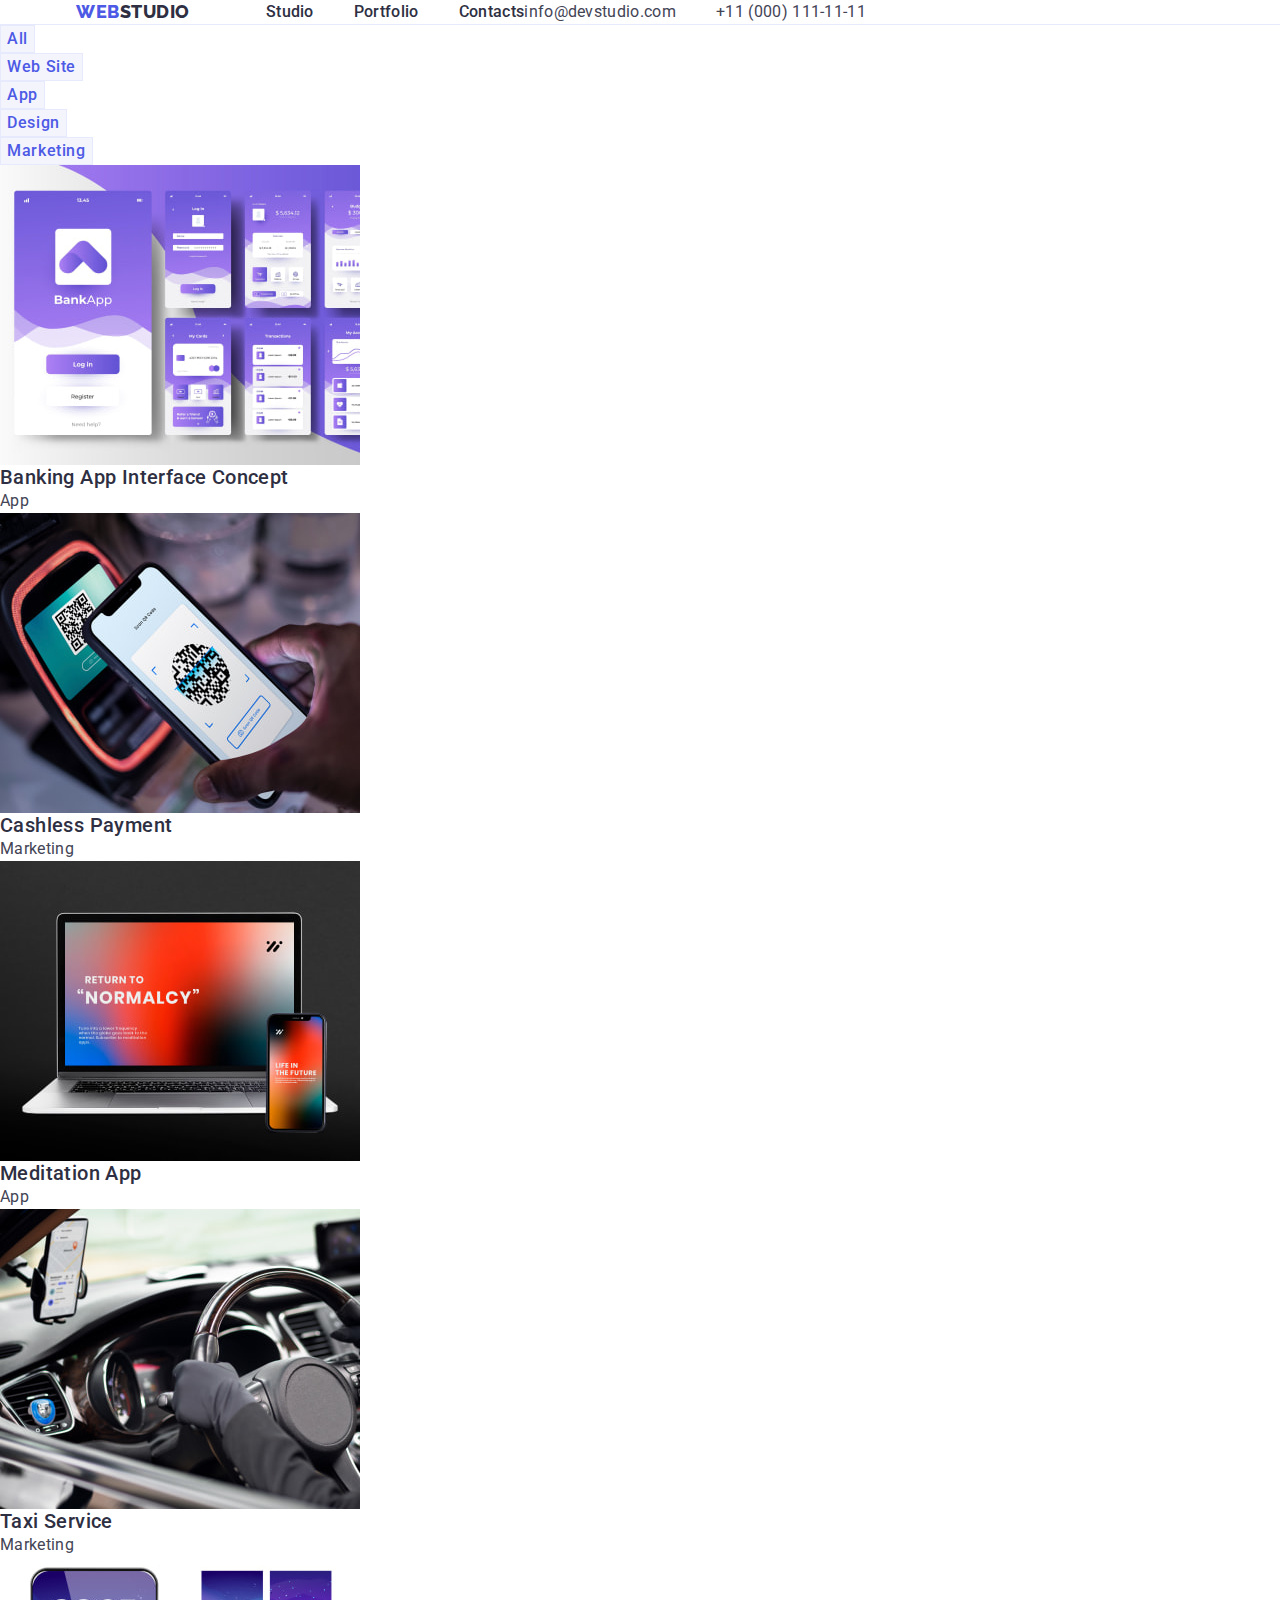
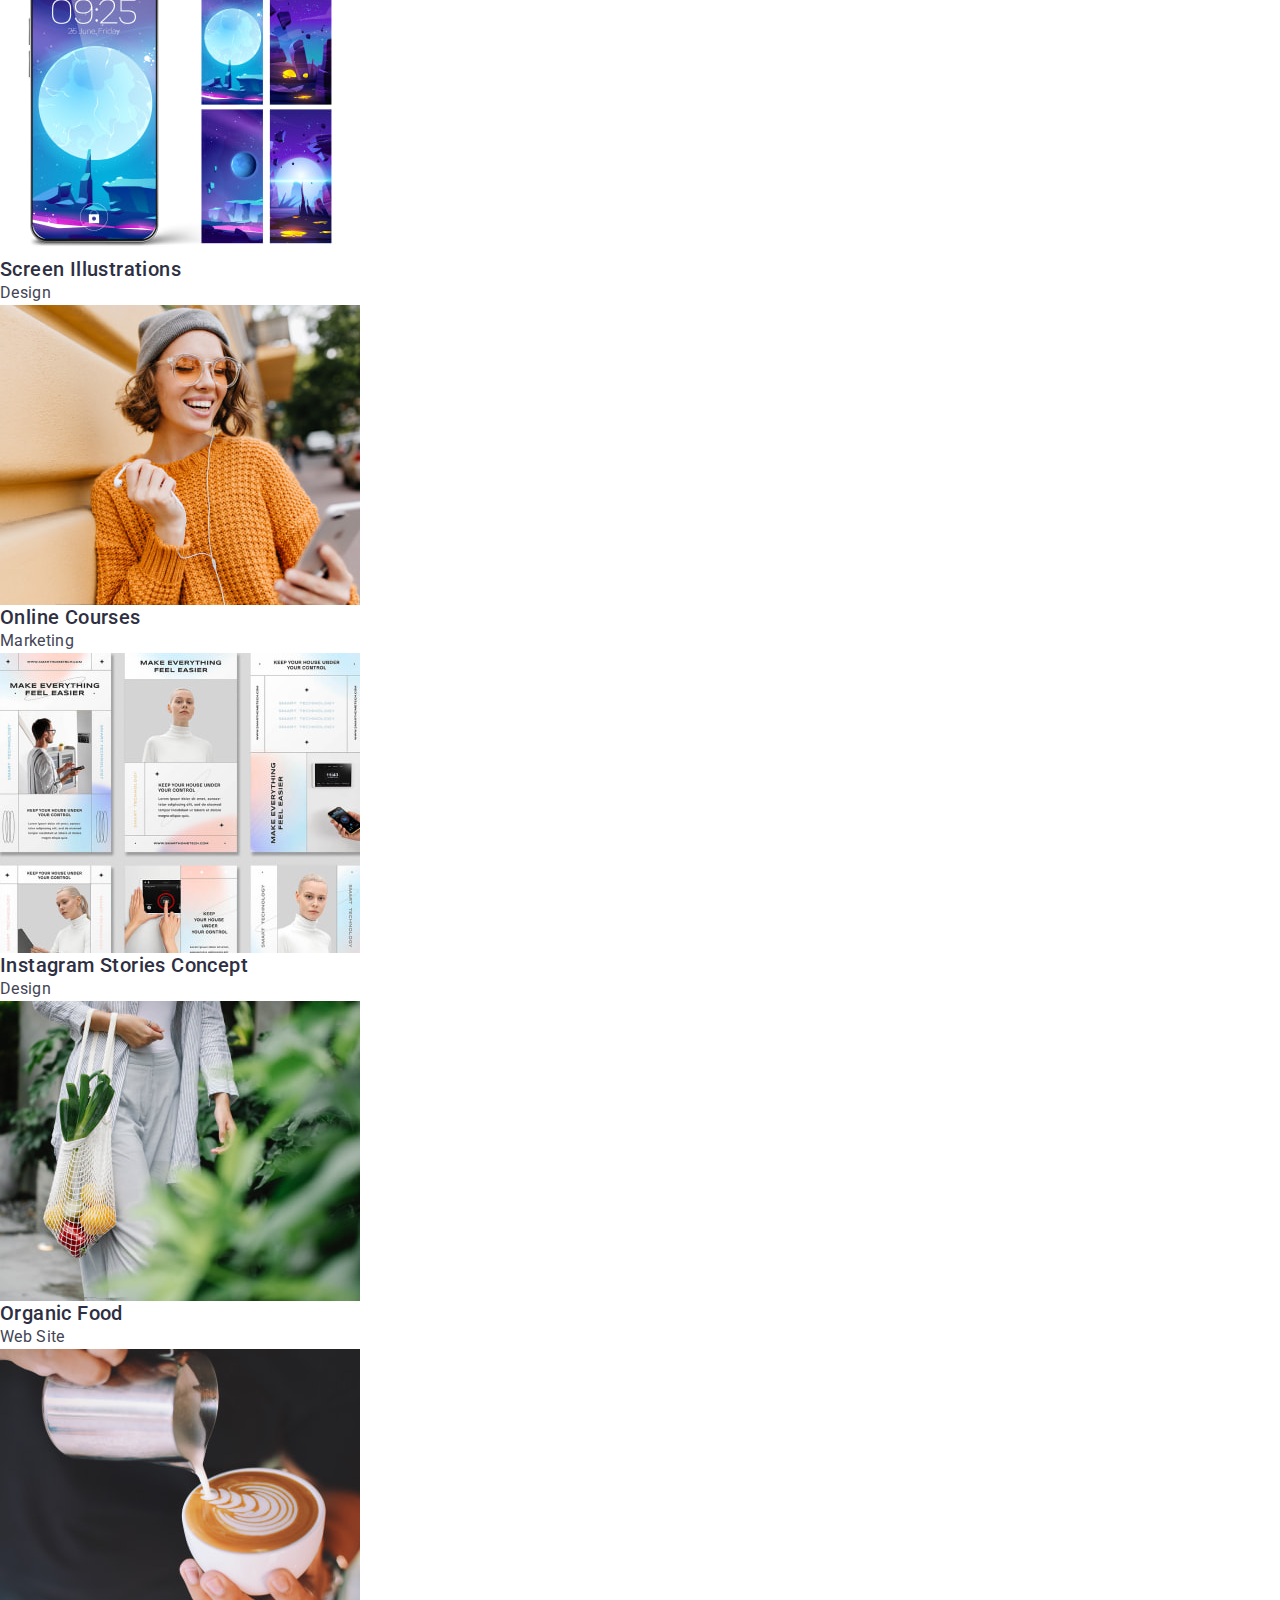
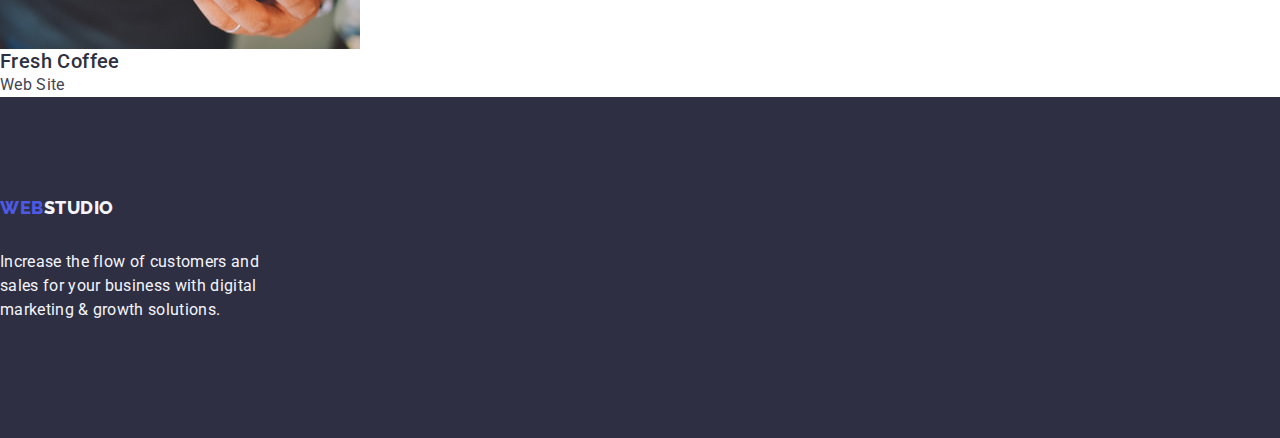
==== portfolio.html @ e1aa96dc "first section" ====
<!DOCTYPE html>
<html lang="en">
  <head>
    <meta charset="UTF-8" />
    <meta http-equiv="X-UA-Compatible" content="IE=edge" />
    <meta name="viewport" content="width=device-width, initial-scale=1.0" />
    <link rel="preconnect" href="https://fonts.googleapis.com" />
    <link rel="preconnect" href="https://fonts.gstatic.com" crossorigin />
    <link rel="stylesheet" href="https://cdn.jsdelivr.net/npm/modern-normalize@2.0.0/modern-normalize.min.css">
    <link
      href="https://fonts.googleapis.com/css2?family=Raleway:wght@800&family=Roboto:wght@400;500;700;900&display=swap"
      rel="stylesheet"
    />
    <link rel="stylesheet" href="./css/styles.css" />
    <title>Студія</title>
  </head>

  <body>
    <header class="page-header">
      <div class="header-container container">
        <nav class="header-nav">
          <a href="./index.html" class="header-logo link">Web<span class="logo">Studio</span></a>
          <ul class="header-link-list list">
            <li>
              <a href="./index.html" class="header-link link">Studio</a>
            </li>
            <li>
              <a href="./portfolio.html" class="header-link link">Portfolio</a>
            </li>
            <li>
              <a href="" class="header-link link">Contacts</a>
            </li>
          </ul>
        </nav>
        <address class="navigation">
          <ul class="address-link list">
            <li>
              <a href="mailto:info@devstudio.com" class="address-link link">info@devstudio.com</a>
            </li>
            <li>
              <a href="tel:+110001111111" class="address-link link">+11 (000) 111-11-11</a>
            </li>
          </ul>
        </address>
      </div>
    </header>

    <main>
      <section>
        <h1 hidden>Portfolio</h1>
        <ul class="over-list list">
          <li><button type="button" class="section-title">All</button></li>
          <li><button type="button" class="section-title">Web Site</button></li>
          <li><button type="button" class="section-title">App</button></li>
          <li><button type="button" class="section-title">Design</button></li>
          <li><button type="button" class="section-title">Marketing</button>
          </li>
        </ul>

        <ul class="over-list list">
          <li>
            <a href="" class="cart-link link">
              <img
                src="./images/portfolio/img-5.jpg"
                alt="Banking App Interface Concept"
                width="360"
              />
              <h2 class="portfolio-title">Banking App Interface Concept</h2>
              <p class="portfolio-pages">App</p>
            </a>
          </li>
          <li>
            <a href="" class="cart-link link">
              <img
                src="./images/portfolio/img-6.jpg"
                alt="Cashless Payment"
                width="360"
              />
              <h2 class="portfolio-title">Cashless Payment</h2>
              <p class="portfolio-pages">Marketing</p>
            </a>
          </li>
          <li>
            <a href="" class="cart-link link">
              <img
                src="./images/portfolio/img-7.jpg"
                alt="Meditation App"
                width="360"
              />
              <h2 class="portfolio-title">Meditation App</h2>
              <p class="portfolio-pages">App</p>
            </a>
          </li>
          <li>
            <a href="" class="cart-link link">
              <img
                src="./images/portfolio/img-8.jpg"
                alt="Taxi Service"
                width="360"
              />
              <h2 class="portfolio-title">Taxi Service</h2>
              <p class="portfolio-pages">Marketing</p>
            </a>
          </li>
          <li>
            <a href="" class="cart-link link">
              <img
                src="./images/portfolio/img-9.jpg"
                alt="Screen Illustrations"
                width="360"
              />
              <h2 class="portfolio-title">Screen Illustrations</h2>
              <p class="portfolio-pages">Design</p>
            </a>
          </li>
          <li>
            <a href="" class="cart-link link">
              <img
                src="./images/portfolio/img-10.jpg"
                alt="Online Courses"
                width="360"
              />
              <h2 class="portfolio-title">Online Courses</h2>
              <p class="portfolio-pages">Marketing</p>
            </a>
          </li>
          <li>
            <a href="" class="cart-link link">
              <img
                src="./images/portfolio/img-11.jpg"
                alt="Instagram Stories Concept"
                width="360"
              />
              <h2 class="portfolio-title">Instagram Stories Concept</h2>
              <p class="portfolio-pages">Design</p>
            </a>
          </li>
          <li>
            <a href="" class="cart-link link">
              <img
                src="./images/portfolio/img-12.jpg"
                alt="Organic Food"
                width="360"
              />
              <h2 class="portfolio-title">Organic Food</h2>
              <p class="portfolio-pages">Web Site</p>
            </a>
          </li>
          <li>
            <a href="" class="cart-link link">
              <img
                src="./images/portfolio/img-13.jpg"
                alt="Fresh Coffee"
                width="360"
              />
              <h2 class="portfolio-title">Fresh Coffee</h2>
              <p class="portfolio-pages">Web Site</p>
            </a>
          </li>
        </ul>
      </section>
    </main>

    <div class="footer-container container"></div>
    <footer class="page-footer">
      <a href="./index.html" class="footer-logo link">Web<span class="logos">Studio</span></a>
      <p class="paragraf">
        Increase the flow of customers and sales for your business with digital
        marketing & growth solutions.
      </p>
    </footer>
    </div>
  </body>
</html>
---- css/styles.css ----
:root {
  --primary-font: "Roboto", sans-serif;
  --logo-font: "Raleway", sans-serif;
  --text-color: #2e2f42;
  --gray-background-color: #f4f4fd;
  --primary-background-color: #fafafa;
  --section-text-color: #434455;
  --primary-blue-color: #4d5ae5;
  --white-color: #ffffff;
  --button-color: #404bbf;
  --logo-color: #2e2f42;
}

*,
*::before,
*::after {
  box-sizing: border-box;
}

body {
  margin: 0;
  color: var(--section-text-color);
  font-family: var(--primary-font);
  background-color: var(--white-color);
}

h1,
h2,
h3,
h4,
h5,
h6,
p {
  margin-top: 0;
  margin-bottom: 0;
}

ul,
ol {
  margin-top: 0;
  margin-bottom: 0;
  padding-left: 0;
}

img {
  display: block;
}

.visually-hidden {
  position: absolute;
  white-space: nowrap;
  width: 1px;
  height: 1px;
  overflow: hidden;
  border: 0;
  padding: 0;
  clip: rect(0 0 0 0);
  -webkit-clip-path: inset(50%);
  clip-path: inset(50%);
  margin: -1px;
}

.container {
  display: flex;
  width: 1158px;
  margin: 0 auto;
  padding: 0 15px;
}

.header-nav {
  display: flex;
  align-items: center;
}

.header-logo {
  color: var(--primary-blue-color);
  font-size: 18px;
  font-family: var(--logo-font);
  text-transform: uppercase;
  font-weight: 800;
  line-height: 1.17;
  letter-spacing: 0.03em;
  margin-right: 76px;
}

.link {
  text-decoration: none;
}

.page-header {
  border-bottom: 1px solid #e7e9fc;
}

.logo {
  color: var(--logo-color);
}


.header-link {
  font-weight: 500;
  line-height: 1.5;
  letter-spacing: 0.02em;
  color: var(--logo-color);
  padding: 24px 0;
}

.header-list {
  color: currentColor;
  text-decoration: none;
  list-style: none;
  font-style: normal;
  line-height: 1.5;
}

.header-link-list {
  font-weight: 500;
  line-height: 1.5;
  letter-spacing: 0.02em;
  color: var(--logo-color);
  display: flex;
  gap: 40px;
}

.header-link:hover,
.header-link:focus {
  color: var(--button-color);
}

.header-list .link,
.address-link {
  text-decoration: none;
}

.header-list.list {
  list-style: none;
}

.list-link.link {
  font-weight: 500;
  font-size: 16px;
  line-height: 1.5;
  letter-spacing: 0.02em;
  color: var(--logo-color);
}

.header-list .link:hover,
.header-list .link:focus {
  color: var(--button-color);
}

.address-link {
  line-height: 1.5;
  letter-spacing: 0.02em;
  color: var(--section-text-color);
  display: flex;
  gap: 40px;
}

.address-link:hover,
.address-link:focus {
  color: var(--button-color);
}

.navigation {
  font-style: normal;
}

.first-section {
  background-color: var(--text-color);
  color: var(--white-color);
  display: block;
  padding: 188px 0;
}

.first-section-text {
  font-size: 56px;
  line-height: 1.07;
  text-align: center;
  letter-spacing: 0.02em;
  display: block;
  min-height: 120px;
  margin: 0 auto 48px;
  max-width: 496px;
}

.first-section-button {
  background-color: var(--primary-blue-color);
  line-height: 1.5;
  color: var(--white-color);
  font-weight: 500;
  font-size: 16px;
  letter-spacing: 0.04em;
  font-family: var(--primary-font);
  cursor: pointer;
  display: block;
  min-width: 169px;
  height: 56px;
  margin: 48px auto 0;
  border: none;
  border-radius: 4px;
  cursor: pointer;
}

.first-section-button:hover,
.first-section-button:focus {
  background-color: var(--button-color);
}

.list {
  list-style: none;
}

.second-section {
  margin: 120px 0;
}

.second-title {
  font-size: 20px;
  text-align: center;
  letter-spacing: 0.02em;
  text-transform: capitalize;
  color: var(--logo-color);
  font-weight: 500;
  line-height: 1.2;
}

.second-section-text {
  color: var(--section-text-color);
  line-height: 1.5;
  letter-spacing: 0.02em;
}

.second-section-list {
  display: flex;
  justify-content: center;
}

.second-list {
  margin: 0 24px;
}

.third-section {
  margin: 120 0;
}

.third-section-list {
  display: flex;
  justify-content: center;
  margin: 120px 0;
}

.third-title {
  font-size: 36px;
  line-height: 1.11;
  text-align: center;
  letter-spacing: 0.02em;
  text-transform: capitalize;
  color: var(--logo-color);
  margin-bottom: 72px;
}

.third-list {
  margin: 0 24px;
}

.fourd {
  background-color: var(--gray-background-color);
  margin-top: 120px;
  padding-bottom: 120px;
}

.fourd-title {
  font-size: 36px;
  line-height: 1.11;
  text-align: center;
  letter-spacing: 0.02em;
  text-transform: capitalize;
  color: var(--logo-color);
  padding-top: 120px;
  padding-bottom: 72px;
}

.fourd-list {
  background-color: var(--white-color);
  margin: 0 12px;
}

.fourd-section-list {
  display: flex;
  justify-content: center;
}

.fourd-dop-title {
  font-size: 20px;
  line-height: 1.2;
  font-weight: 500;
  letter-spacing: 0.02em;
  color: var(--logo-color);
}

.card-content {
  margin: 32px 16px;
}

.fourd-text {
  line-height: 1.5;
  color: var(--section-text-color);
  letter-spacing: 0.02em;
  margin: 0 auto;
}

.section-title {
  color: var(--primary-blue-color);
  font-family: var(--primary-font);
  background-color: var(--gray-background-color);
  border: 1px solid #e7e9fc;
  cursor: pointer;
  font-weight: 500;
  font-size: 16px;
  line-height: 1.5;
  letter-spacing: 0.04em;
}

.section-title:hover,
.section-title:focus {
  background-color: var(--button-color);
  color: var(--white-color);
}

.cart-link {
  text-decoration: none;
  color: currentColor;
}

.portfolio-title {
  font-size: 20px;
  line-height: 1.2;
  font-weight: 500;
  letter-spacing: 0.02em;
  color: var(--logo-color);
}

.portfolio-pages {
  color: var(--section-text-color);
  line-height: 1.5;
  letter-spacing: 0.02em;
}

.footer-logo {
  color: var(--primary-blue-color);
  text-decoration: none;
  font-size: 18px;
  text-transform: uppercase;
  font-family: var(--logo-font);
  font-weight: 800;
  line-height: 1.17;
  letter-spacing: 0.03em;
  display: inline-block;
  justify-content: flex-start;
  margin-bottom: 16px;
}

.logos {
  color: var(--gray-background-color);
}

.page-footer {
  background-color: var(--text-color);
  color: var(--gray-background-color);
  padding-top: 100px;
  padding-bottom: 100px;
  padding: 100px 0
}

.paragraf {
  letter-spacing: 0.02em;
  line-height: 1.5;
  display: flex;
  justify-content: flex-start;
  margin: 16px 0;
  max-width: 264px;
}
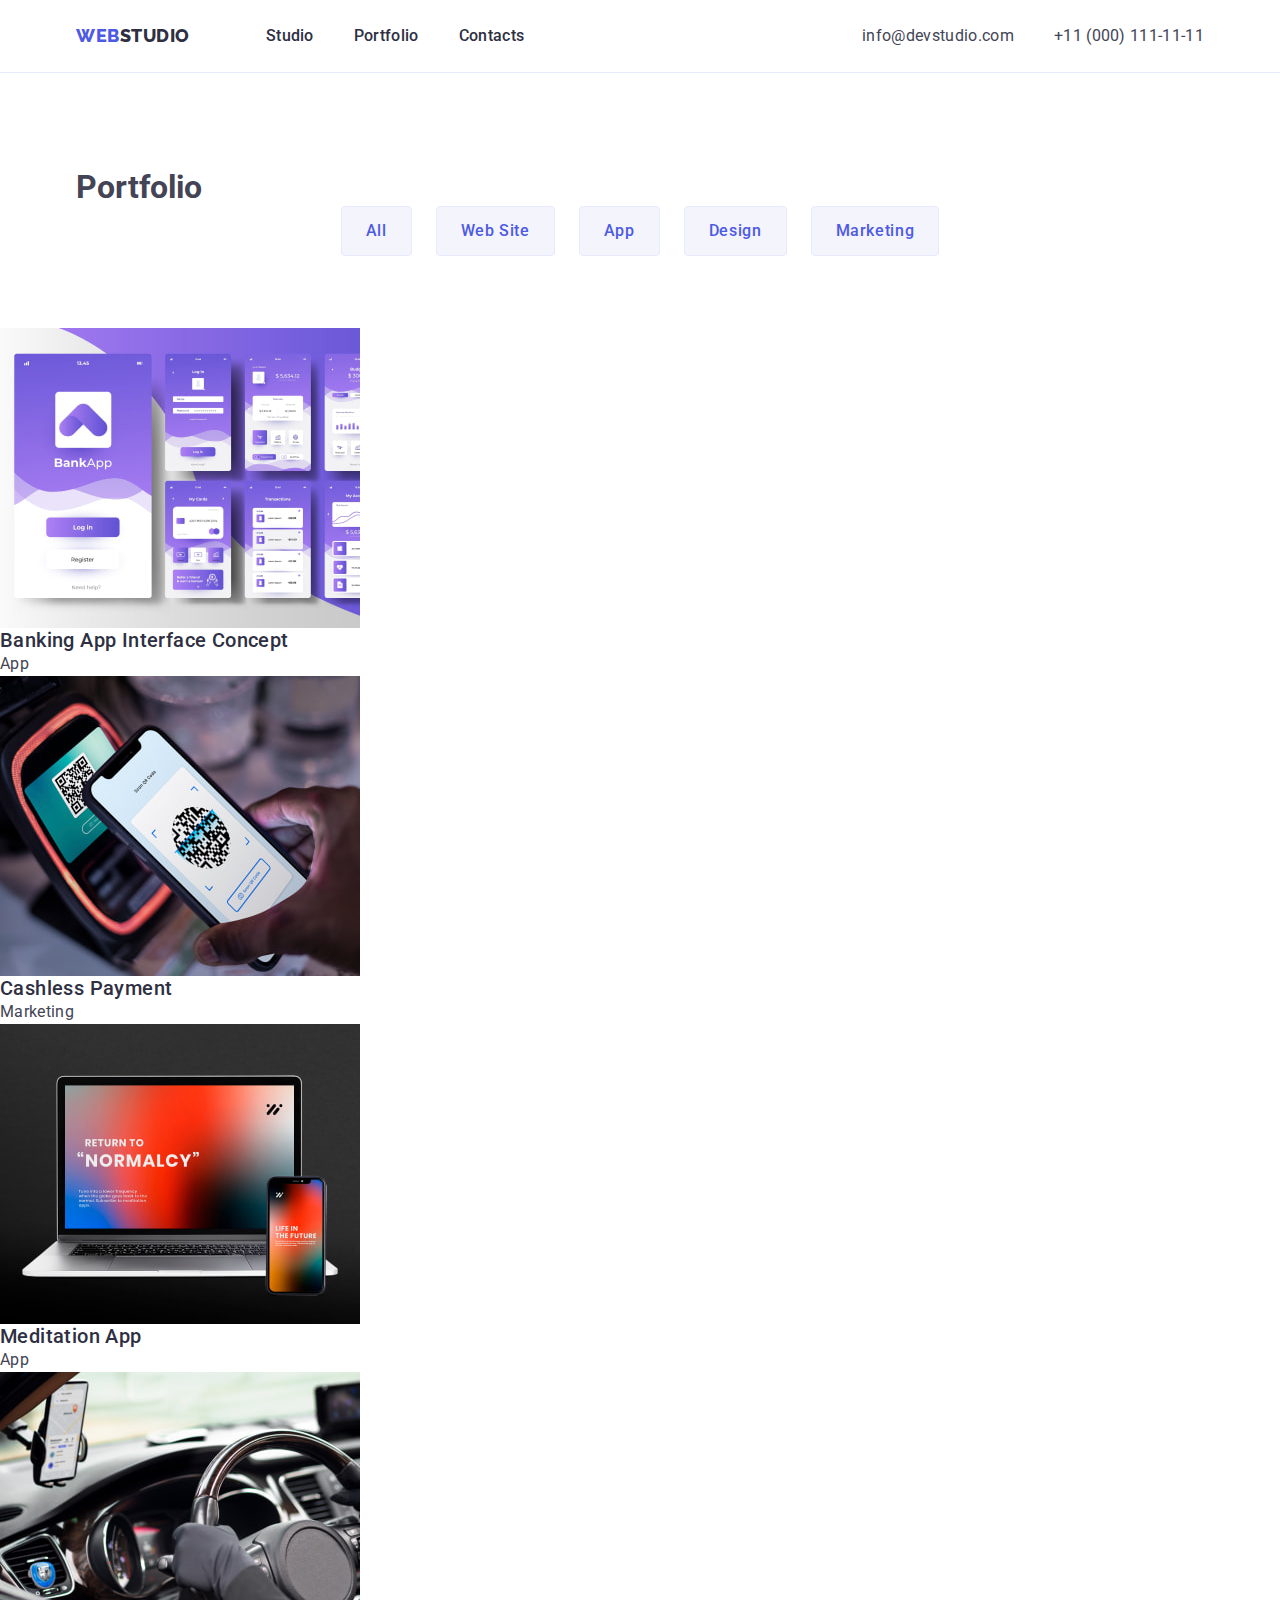
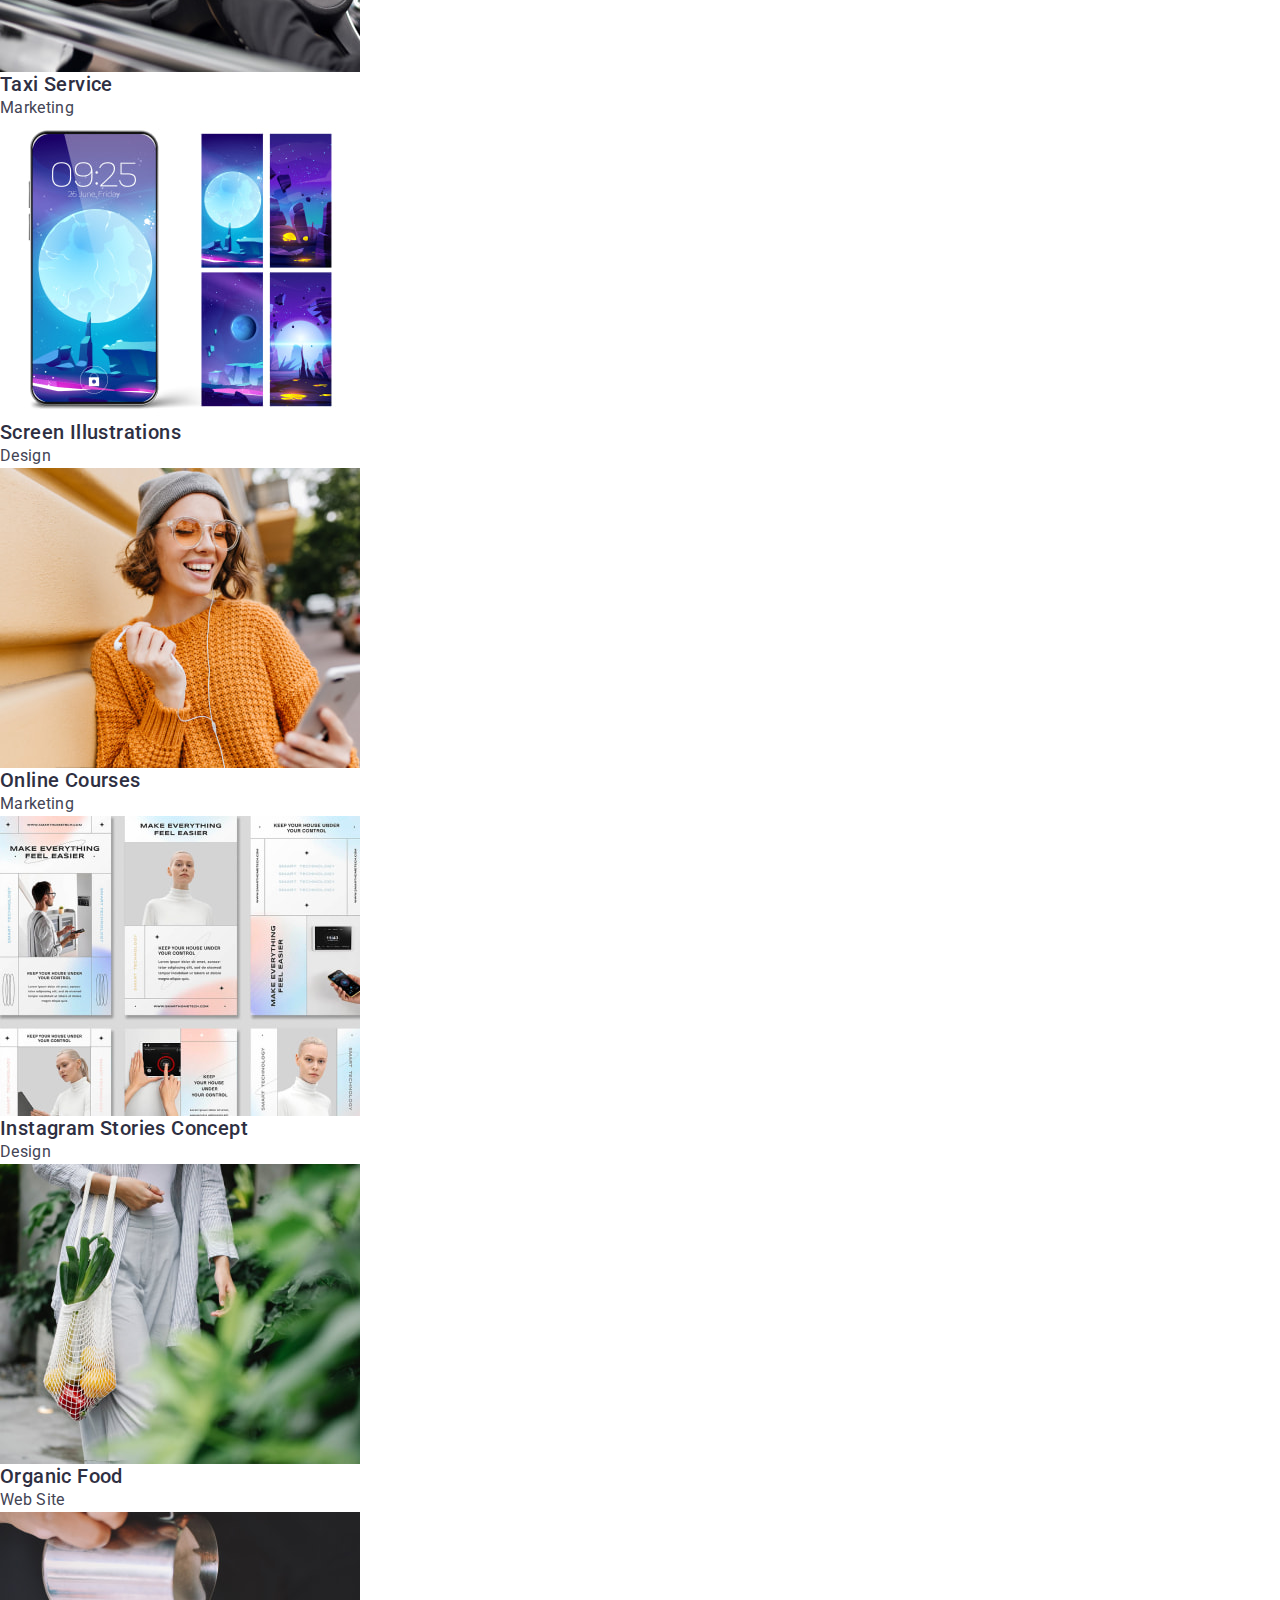
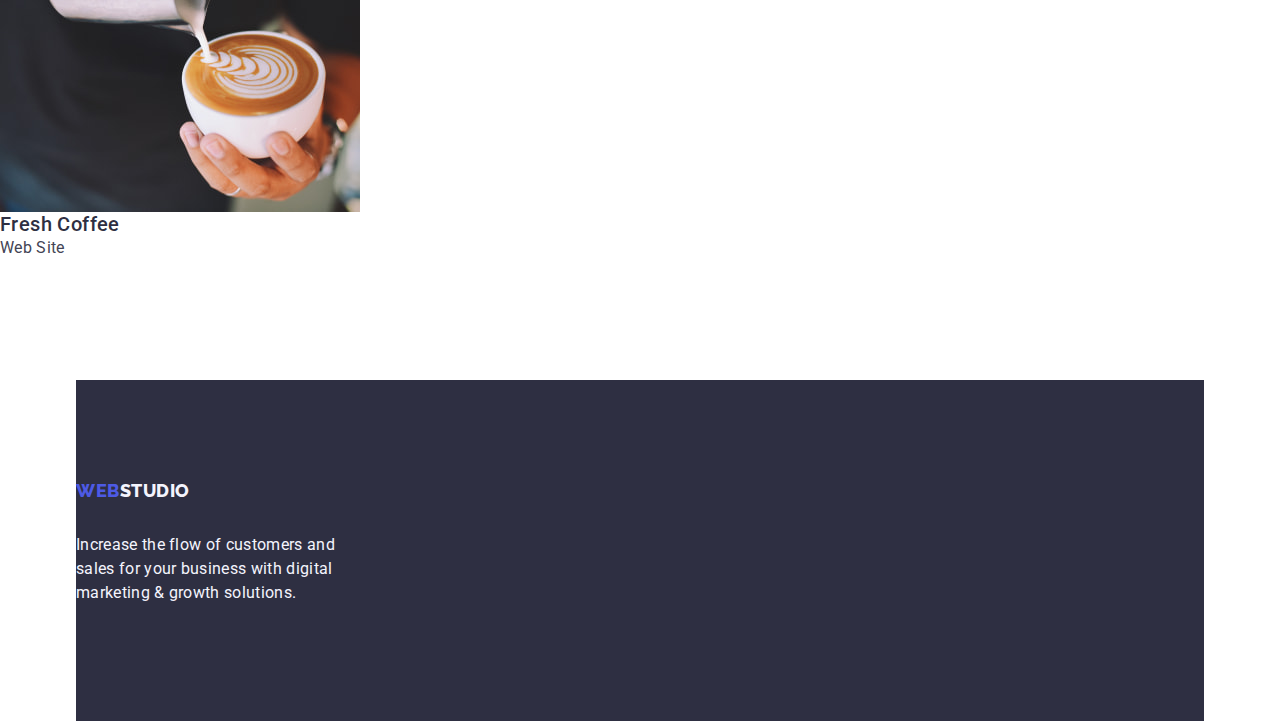
==== commit 365588a0: "portfolio update" ====
--- a/portfolio.html
+++ b/portfolio.html
@@ -46,18 +46,20 @@
     </header>
 
     <main>
-      <section>
-        <h1 hidden>Portfolio</h1>
-        <ul class="over-list list">
-          <li><button type="button" class="section-title">All</button></li>
-          <li><button type="button" class="section-title">Web Site</button></li>
-          <li><button type="button" class="section-title">App</button></li>
-          <li><button type="button" class="section-title">Design</button></li>
-          <li><button type="button" class="section-title">Marketing</button>
-          </li>
-        </ul>
+      <section class="portf-first-section">
+        <div class="portf-navigation-container container">
+          <h1 .visually-hidden>Portfolio</h1>
+          <ul class="over-list list">
+            <li><button type="button" class="section-title">All</button></li>
+            <li><button type="button" class="section-title">Web Site</button></li>
+            <li><button type="button" class="section-title">App</button></li>
+            <li><button type="button" class="section-title">Design</button></li>
+            <li><button type="button" class="section-title">Marketing</button>
+            </li>
+          </ul>
+        </div>
 
-        <ul class="over-list list">
+        <ul class="second-over-list list">
           <li>
             <a href="" class="cart-link link">
               <img
@@ -161,7 +163,7 @@
       </section>
     </main>
 
-    <div class="footer-container container"></div>
+    <div class="footer-container container">
     <footer class="page-footer">
       <a href="./index.html" class="footer-logo link">Web<span class="logos">Studio</span></a>
       <p class="paragraf">
--- a/css/styles.css
+++ b/css/styles.css
@@ -9,12 +9,7 @@
   --white-color: #ffffff;
   --button-color: #404bbf;
   --logo-color: #2e2f42;
-}
-
-*,
-*::before,
-*::after {
-  box-sizing: border-box;
+  --button-color: #e7e9fc;
 }
 
 body {
@@ -44,6 +39,8 @@
 
 img {
   display: block;
+  max-width: 100%;
+  height: auto;
 }
 
 .visually-hidden {
@@ -61,15 +58,21 @@
 }
 
 .container {
-  display: flex;
   width: 1158px;
   margin: 0 auto;
   padding: 0 15px;
+  padding: 0 15px 0 15px;
+}
+
+.header-container {
+  display: flex;
 }
 
 .header-nav {
   display: flex;
   align-items: center;
+  padding-top: 24px;
+  padding-bottom: 24px;
 }
 
 .header-logo {
@@ -95,7 +98,6 @@
   color: var(--logo-color);
 }
 
-
 .header-link {
   font-weight: 500;
   line-height: 1.5;
@@ -163,12 +165,14 @@
 
 .navigation {
   font-style: normal;
+  margin-left: auto;
+  padding-top: 24px;
+  padding-bottom: 24px;
 }
 
 .first-section {
   background-color: var(--text-color);
   color: var(--white-color);
-  display: block;
   padding: 188px 0;
 }
 
@@ -177,7 +181,6 @@
   line-height: 1.07;
   text-align: center;
   letter-spacing: 0.02em;
-  display: block;
   min-height: 120px;
   margin: 0 auto 48px;
   max-width: 496px;
@@ -211,17 +214,17 @@
 }
 
 .second-section {
-  margin: 120px 0;
+  padding: 120px 0;
 }
 
 .second-title {
   font-size: 20px;
-  text-align: center;
   letter-spacing: 0.02em;
   text-transform: capitalize;
   color: var(--logo-color);
   font-weight: 500;
   line-height: 1.2;
+  margin-bottom: 8px;
 }
 
 .second-section-text {
@@ -233,20 +236,22 @@
 .second-section-list {
   display: flex;
   justify-content: center;
+  gap: 24px;
 }
 
 .second-list {
-  margin: 0 24px;
+  width: calc((100% - 72px) / 4);
 }
 
 .third-section {
-  margin: 120 0;
+  padding-bottom: 120px;
 }
 
 .third-section-list {
   display: flex;
   justify-content: center;
   margin: 120px 0;
+  gap: 24px;
 }
 
 .third-title {
@@ -260,13 +265,12 @@
 }
 
 .third-list {
-  margin: 0 24px;
+  width: calc((100% - 48px) / 3);
 }
 
 .fourd {
   background-color: var(--gray-background-color);
-  margin-top: 120px;
-  padding-bottom: 120px;
+  padding: 120px 0
 }
 
 .fourd-title {
@@ -276,18 +280,19 @@
   letter-spacing: 0.02em;
   text-transform: capitalize;
   color: var(--logo-color);
-  padding-top: 120px;
-  padding-bottom: 72px;
+  margin-bottom: 72px;
 }
 
 .fourd-list {
   background-color: var(--white-color);
-  margin: 0 12px;
+  width: calc((100% - 72px) / 4);
+  border-radius: 0px 0px 4px 4px;
 }
 
 .fourd-section-list {
   display: flex;
   justify-content: center;
+  gap: 24px;
 }
 
 .fourd-dop-title {
@@ -296,10 +301,12 @@
   font-weight: 500;
   letter-spacing: 0.02em;
   color: var(--logo-color);
+  text-align: center;
+  margin-bottom: 8px;
 }
 
 .card-content {
-  margin: 32px 16px;
+  padding: 32px 16px;
 }
 
 .fourd-text {
@@ -307,6 +314,20 @@
   color: var(--section-text-color);
   letter-spacing: 0.02em;
   margin: 0 auto;
+  text-align: center;
+}
+
+
+
+
+
+
+
+.over-list {
+  display: flex;
+  justify-content: center;
+  gap: 24px;
+  margin-bottom: 72px;
 }
 
 .section-title {
@@ -319,12 +340,21 @@
   font-size: 16px;
   line-height: 1.5;
   letter-spacing: 0.04em;
+  padding: 12px 24px;
+  border: 1px solid var(--button-color);
+  border-radius: 4px;
 }
 
 .section-title:hover,
 .section-title:focus {
   background-color: var(--button-color);
   color: var(--white-color);
+  border: 1px solid transparent;
+}
+
+.portf-first-section {
+  padding-top: 96px;
+  padding-bottom: 120px;
 }
 
 .cart-link {
@@ -356,7 +386,6 @@
   line-height: 1.17;
   letter-spacing: 0.03em;
   display: inline-block;
-  justify-content: flex-start;
   margin-bottom: 16px;
 }
 
@@ -369,14 +398,12 @@
   color: var(--gray-background-color);
   padding-top: 100px;
   padding-bottom: 100px;
-  padding: 100px 0
+  padding: 100px 0;
 }
 
 .paragraf {
   letter-spacing: 0.02em;
   line-height: 1.5;
-  display: flex;
-  justify-content: flex-start;
   margin: 16px 0;
   max-width: 264px;
 }
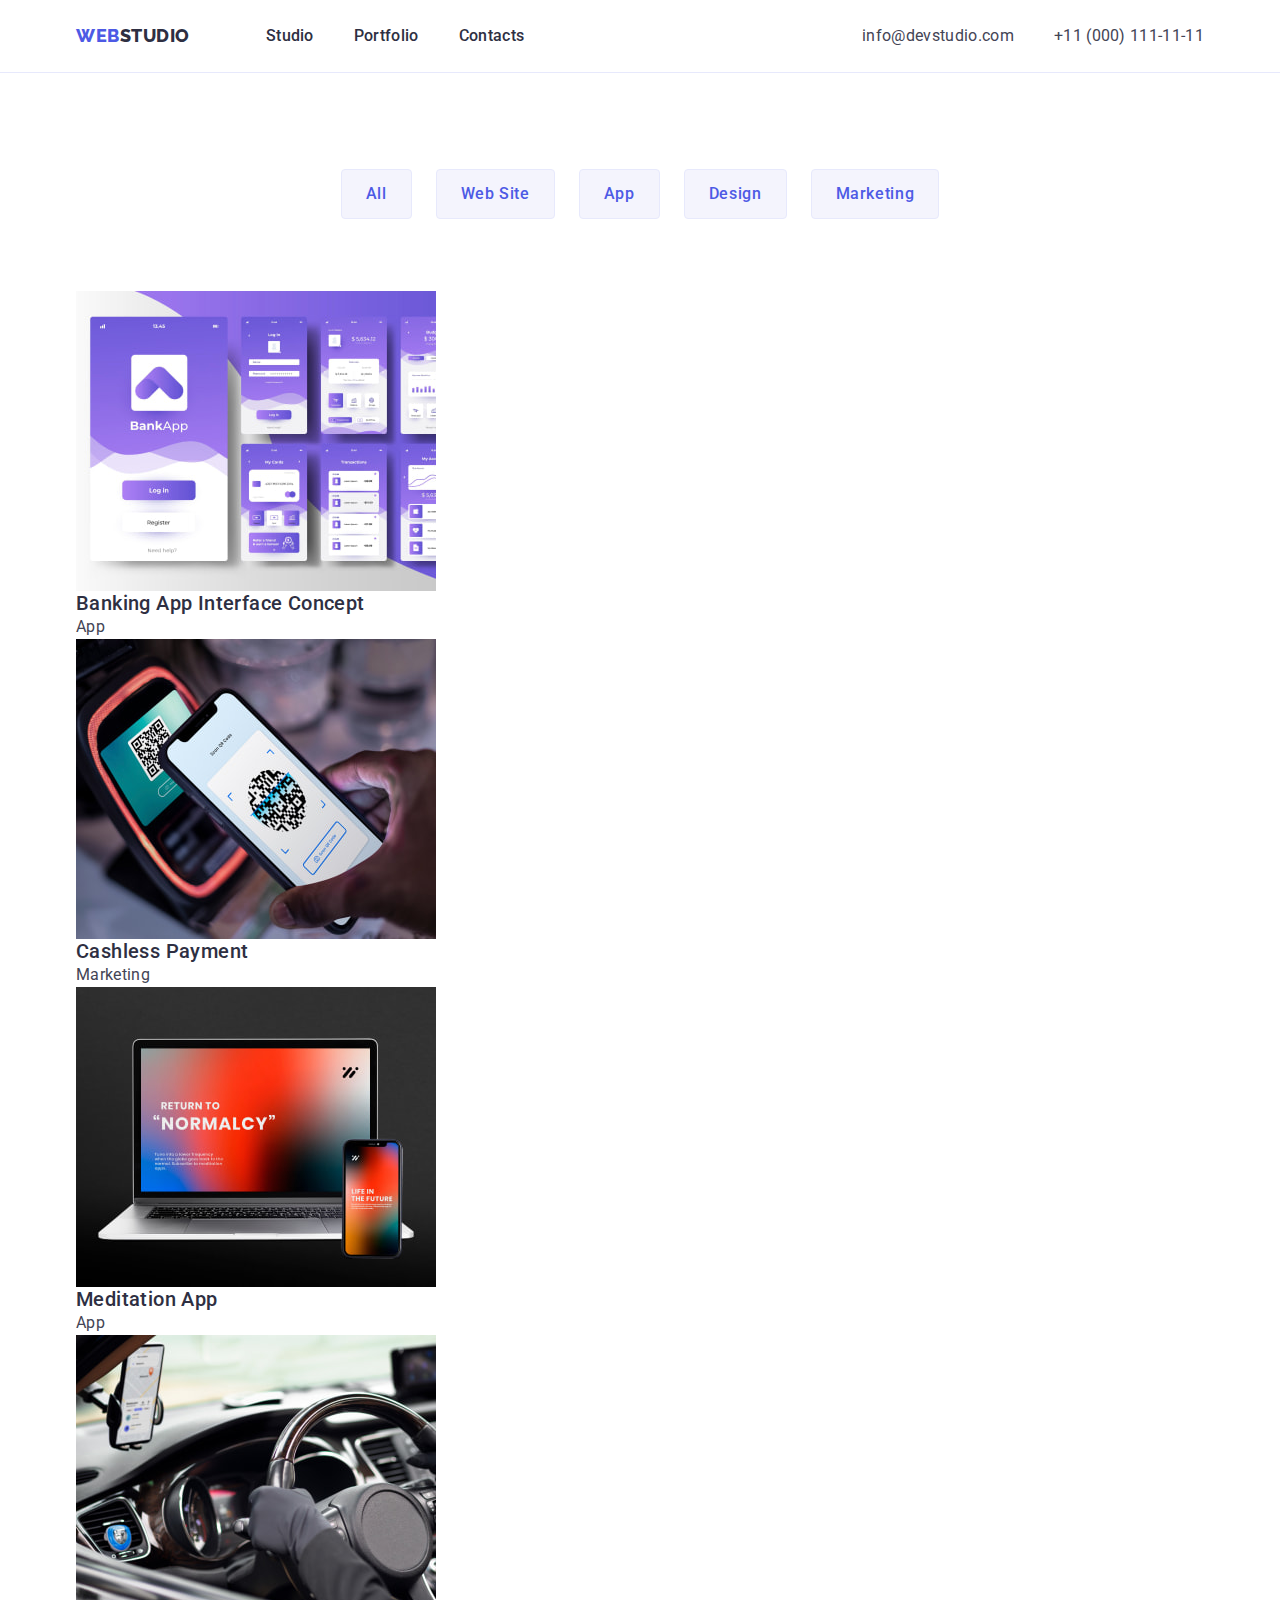
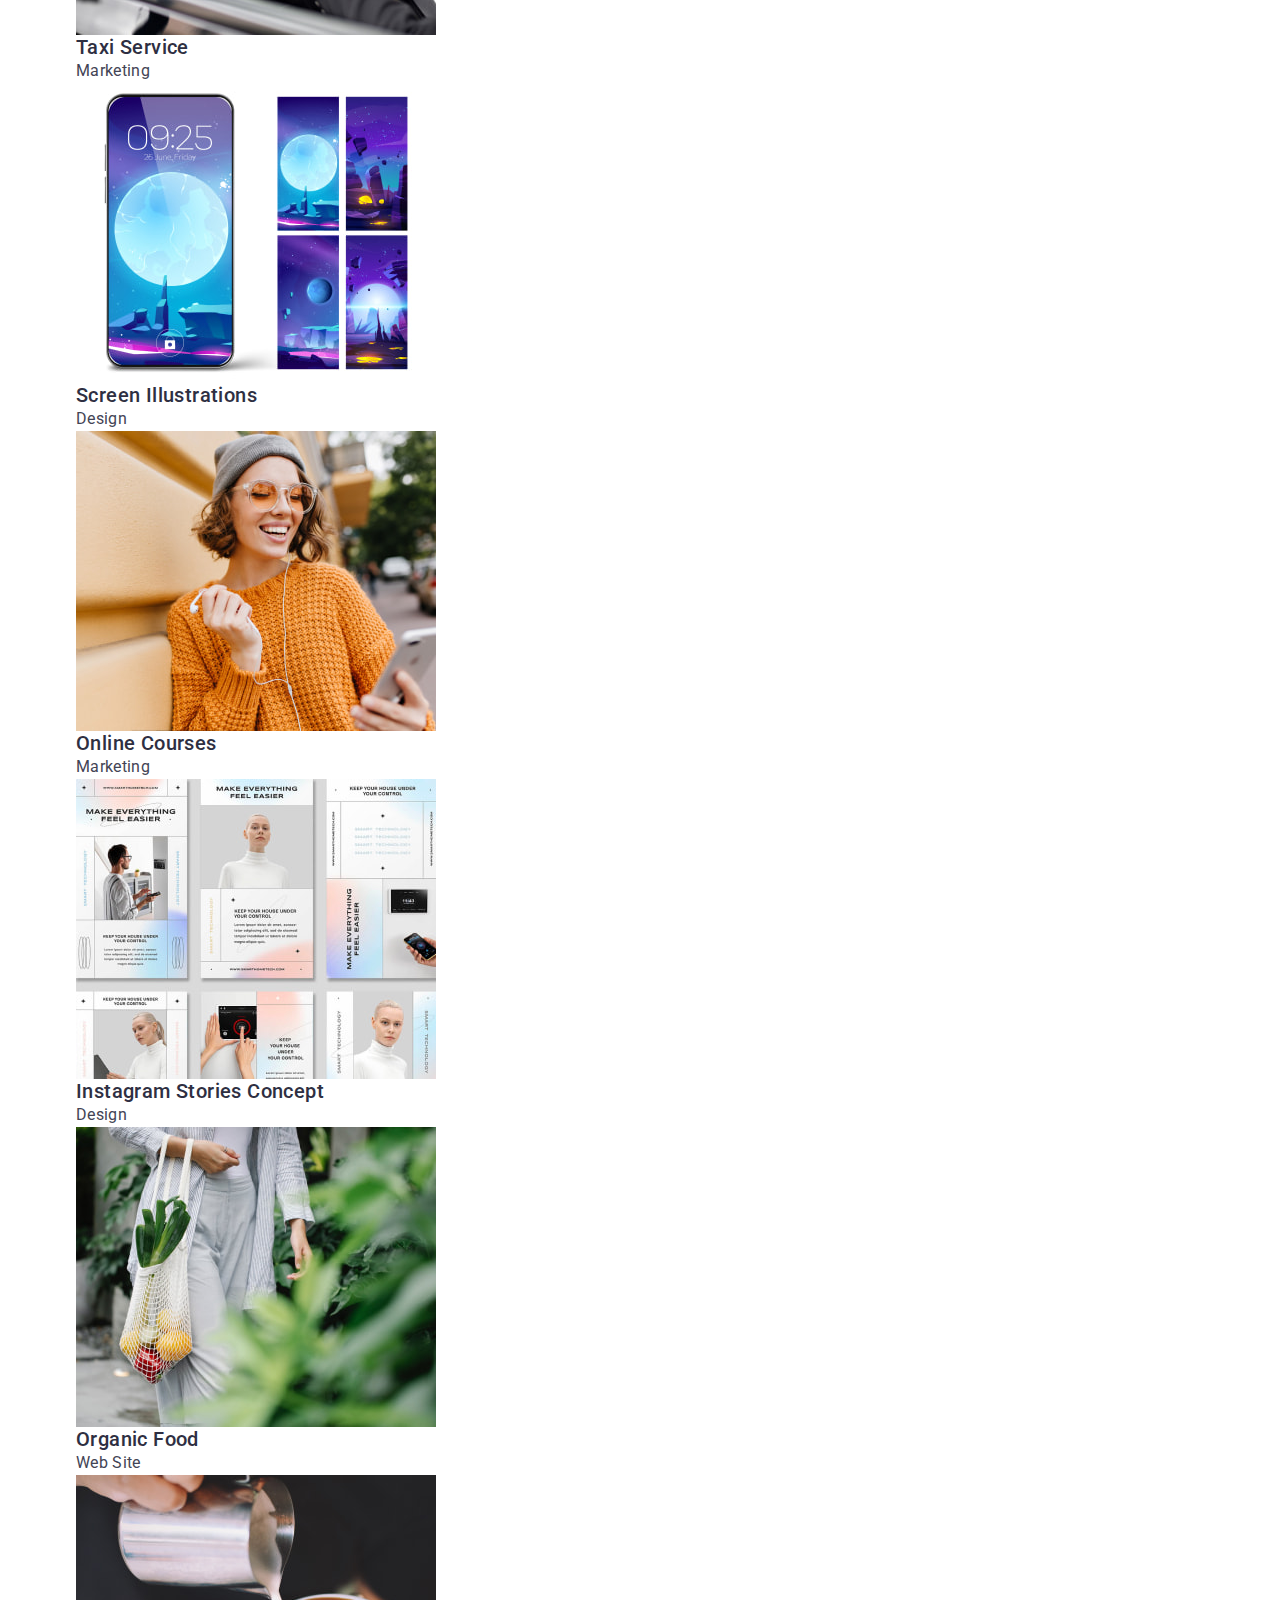
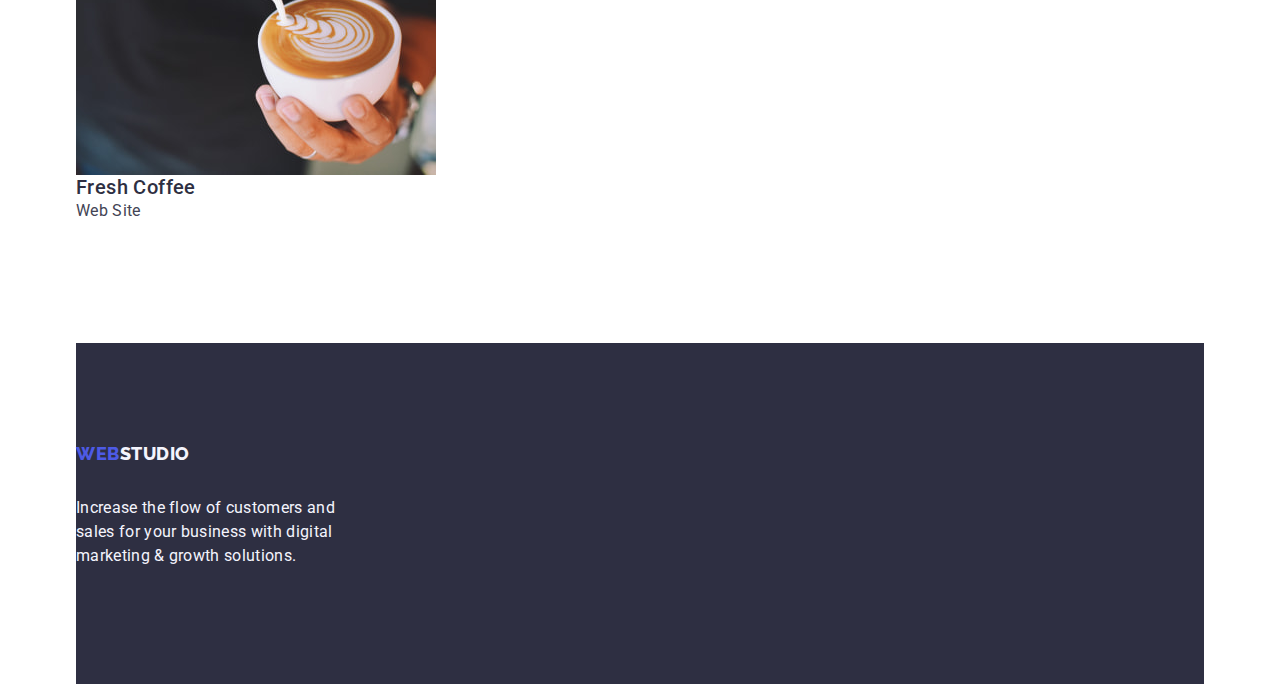
==== commit cae2bcb6: "7" ====
--- a/portfolio.html
+++ b/portfolio.html
@@ -6,7 +6,10 @@
     <meta name="viewport" content="width=device-width, initial-scale=1.0" />
     <link rel="preconnect" href="https://fonts.googleapis.com" />
     <link rel="preconnect" href="https://fonts.gstatic.com" crossorigin />
-    <link rel="stylesheet" href="https://cdn.jsdelivr.net/npm/modern-normalize@2.0.0/modern-normalize.min.css">
+    <link
+      rel="stylesheet"
+      href="https://cdn.jsdelivr.net/npm/modern-normalize@2.0.0/modern-normalize.min.css"
+    />
     <link
       href="https://fonts.googleapis.com/css2?family=Raleway:wght@800&family=Roboto:wght@400;500;700;900&display=swap"
       rel="stylesheet"
@@ -19,7 +22,9 @@
     <header class="page-header">
       <div class="header-container container">
         <nav class="header-nav">
-          <a href="./index.html" class="header-logo link">Web<span class="logo">Studio</span></a>
+          <a href="./index.html" class="header-logo link"
+            >Web<span class="logo">Studio</span></a
+          >
           <ul class="header-link-list list">
             <li>
               <a href="./index.html" class="header-link link">Studio</a>
@@ -35,10 +40,14 @@
         <address class="navigation">
           <ul class="address-link list">
             <li>
-              <a href="mailto:info@devstudio.com" class="address-link link">info@devstudio.com</a>
+              <a href="mailto:info@devstudio.com" class="address-link link"
+                >info@devstudio.com</a
+              >
             </li>
             <li>
-              <a href="tel:+110001111111" class="address-link link">+11 (000) 111-11-11</a>
+              <a href="tel:+110001111111" class="address-link link"
+                >+11 (000) 111-11-11</a
+              >
             </li>
           </ul>
         </address>
@@ -48,129 +57,134 @@
     <main>
       <section class="portf-first-section">
         <div class="portf-navigation-container container">
-          <h1 .visually-hidden>Portfolio</h1>
+          <h1 hidden>Portfolio</h1>
           <ul class="over-list list">
             <li><button type="button" class="section-title">All</button></li>
-            <li><button type="button" class="section-title">Web Site</button></li>
+            <li>
+              <button type="button" class="section-title">Web Site</button>
+            </li>
             <li><button type="button" class="section-title">App</button></li>
             <li><button type="button" class="section-title">Design</button></li>
-            <li><button type="button" class="section-title">Marketing</button>
+            <li>
+              <button type="button" class="section-title">Marketing</button>
+            </li>
+          </ul>
+
+          <ul class="second-over-list list">
+            <li>
+              <a href="" class="cart-link link">
+                <img
+                  src="./images/portfolio/img-5.jpg"
+                  alt="Banking App Interface Concept"
+                  width="360"
+                />
+                <h2 class="portfolio-title">Banking App Interface Concept</h2>
+                <p class="portfolio-pages">App</p>
+              </a>
+            </li>
+            <li>
+              <a href="" class="cart-link link">
+                <img
+                  src="./images/portfolio/img-6.jpg"
+                  alt="Cashless Payment"
+                  width="360"
+                />
+                <h2 class="portfolio-title">Cashless Payment</h2>
+                <p class="portfolio-pages">Marketing</p>
+              </a>
+            </li>
+            <li>
+              <a href="" class="cart-link link">
+                <img
+                  src="./images/portfolio/img-7.jpg"
+                  alt="Meditation App"
+                  width="360"
+                />
+                <h2 class="portfolio-title">Meditation App</h2>
+                <p class="portfolio-pages">App</p>
+              </a>
+            </li>
+            <li>
+              <a href="" class="cart-link link">
+                <img
+                  src="./images/portfolio/img-8.jpg"
+                  alt="Taxi Service"
+                  width="360"
+                />
+                <h2 class="portfolio-title">Taxi Service</h2>
+                <p class="portfolio-pages">Marketing</p>
+              </a>
+            </li>
+            <li>
+              <a href="" class="cart-link link">
+                <img
+                  src="./images/portfolio/img-9.jpg"
+                  alt="Screen Illustrations"
+                  width="360"
+                />
+                <h2 class="portfolio-title">Screen Illustrations</h2>
+                <p class="portfolio-pages">Design</p>
+              </a>
+            </li>
+            <li>
+              <a href="" class="cart-link link">
+                <img
+                  src="./images/portfolio/img-10.jpg"
+                  alt="Online Courses"
+                  width="360"
+                />
+                <h2 class="portfolio-title">Online Courses</h2>
+                <p class="portfolio-pages">Marketing</p>
+              </a>
+            </li>
+            <li>
+              <a href="" class="cart-link link">
+                <img
+                  src="./images/portfolio/img-11.jpg"
+                  alt="Instagram Stories Concept"
+                  width="360"
+                />
+                <h2 class="portfolio-title">Instagram Stories Concept</h2>
+                <p class="portfolio-pages">Design</p>
+              </a>
+            </li>
+            <li>
+              <a href="" class="cart-link link">
+                <img
+                  src="./images/portfolio/img-12.jpg"
+                  alt="Organic Food"
+                  width="360"
+                />
+                <h2 class="portfolio-title">Organic Food</h2>
+                <p class="portfolio-pages">Web Site</p>
+              </a>
+            </li>
+            <li>
+              <a href="" class="cart-link link">
+                <img
+                  src="./images/portfolio/img-13.jpg"
+                  alt="Fresh Coffee"
+                  width="360"
+                />
+                <h2 class="portfolio-title">Fresh Coffee</h2>
+                <p class="portfolio-pages">Web Site</p>
+              </a>
             </li>
           </ul>
         </div>
-
-        <ul class="second-over-list list">
-          <li>
-            <a href="" class="cart-link link">
-              <img
-                src="./images/portfolio/img-5.jpg"
-                alt="Banking App Interface Concept"
-                width="360"
-              />
-              <h2 class="portfolio-title">Banking App Interface Concept</h2>
-              <p class="portfolio-pages">App</p>
-            </a>
-          </li>
-          <li>
-            <a href="" class="cart-link link">
-              <img
-                src="./images/portfolio/img-6.jpg"
-                alt="Cashless Payment"
-                width="360"
-              />
-              <h2 class="portfolio-title">Cashless Payment</h2>
-              <p class="portfolio-pages">Marketing</p>
-            </a>
-          </li>
-          <li>
-            <a href="" class="cart-link link">
-              <img
-                src="./images/portfolio/img-7.jpg"
-                alt="Meditation App"
-                width="360"
-              />
-              <h2 class="portfolio-title">Meditation App</h2>
-              <p class="portfolio-pages">App</p>
-            </a>
-          </li>
-          <li>
-            <a href="" class="cart-link link">
-              <img
-                src="./images/portfolio/img-8.jpg"
-                alt="Taxi Service"
-                width="360"
-              />
-              <h2 class="portfolio-title">Taxi Service</h2>
-              <p class="portfolio-pages">Marketing</p>
-            </a>
-          </li>
-          <li>
-            <a href="" class="cart-link link">
-              <img
-                src="./images/portfolio/img-9.jpg"
-                alt="Screen Illustrations"
-                width="360"
-              />
-              <h2 class="portfolio-title">Screen Illustrations</h2>
-              <p class="portfolio-pages">Design</p>
-            </a>
-          </li>
-          <li>
-            <a href="" class="cart-link link">
-              <img
-                src="./images/portfolio/img-10.jpg"
-                alt="Online Courses"
-                width="360"
-              />
-              <h2 class="portfolio-title">Online Courses</h2>
-              <p class="portfolio-pages">Marketing</p>
-            </a>
-          </li>
-          <li>
-            <a href="" class="cart-link link">
-              <img
-                src="./images/portfolio/img-11.jpg"
-                alt="Instagram Stories Concept"
-                width="360"
-              />
-              <h2 class="portfolio-title">Instagram Stories Concept</h2>
-              <p class="portfolio-pages">Design</p>
-            </a>
-          </li>
-          <li>
-            <a href="" class="cart-link link">
-              <img
-                src="./images/portfolio/img-12.jpg"
-                alt="Organic Food"
-                width="360"
-              />
-              <h2 class="portfolio-title">Organic Food</h2>
-              <p class="portfolio-pages">Web Site</p>
-            </a>
-          </li>
-          <li>
-            <a href="" class="cart-link link">
-              <img
-                src="./images/portfolio/img-13.jpg"
-                alt="Fresh Coffee"
-                width="360"
-              />
-              <h2 class="portfolio-title">Fresh Coffee</h2>
-              <p class="portfolio-pages">Web Site</p>
-            </a>
-          </li>
-        </ul>
       </section>
     </main>
 
     <div class="footer-container container">
-    <footer class="page-footer">
-      <a href="./index.html" class="footer-logo link">Web<span class="logos">Studio</span></a>
-      <p class="paragraf">
-        Increase the flow of customers and sales for your business with digital
-        marketing & growth solutions.
-      </p>
-    </footer>
+      <footer class="page-footer">
+        <a href="./index.html" class="footer-logo link"
+          >Web<span class="logos">Studio</span></a
+        >
+        <p class="paragraf">
+          Increase the flow of customers and sales for your business with
+          digital marketing & growth solutions.
+        </p>
+      </footer>
     </div>
   </body>
 </html>
--- a/css/styles.css
+++ b/css/styles.css
@@ -9,7 +9,7 @@
   --white-color: #ffffff;
   --button-color: #404bbf;
   --logo-color: #2e2f42;
-  --button-color: #e7e9fc;
+  --button-color-portf: #e7e9fc;
 }
 
 body {
@@ -341,7 +341,7 @@
   line-height: 1.5;
   letter-spacing: 0.04em;
   padding: 12px 24px;
-  border: 1px solid var(--button-color);
+  border: 1px solid var(--button-color-portf);
   border-radius: 4px;
 }
 
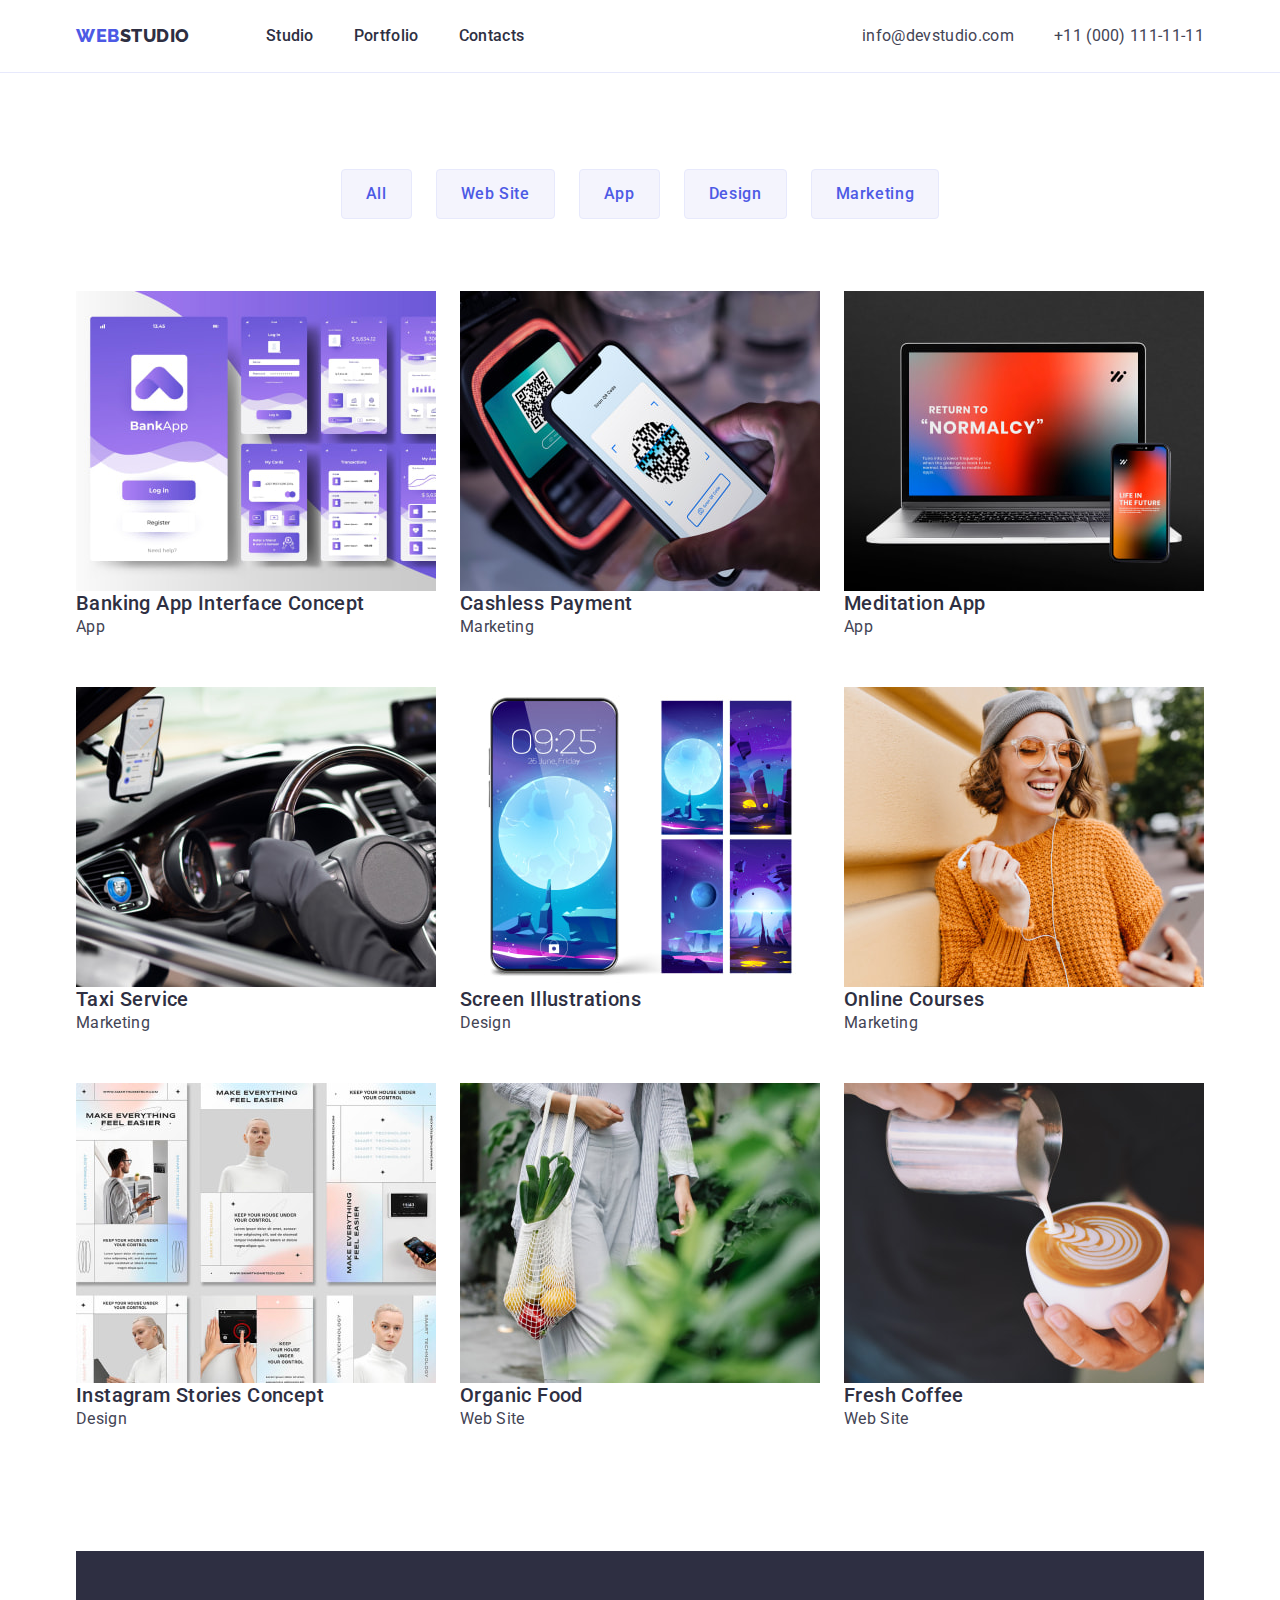
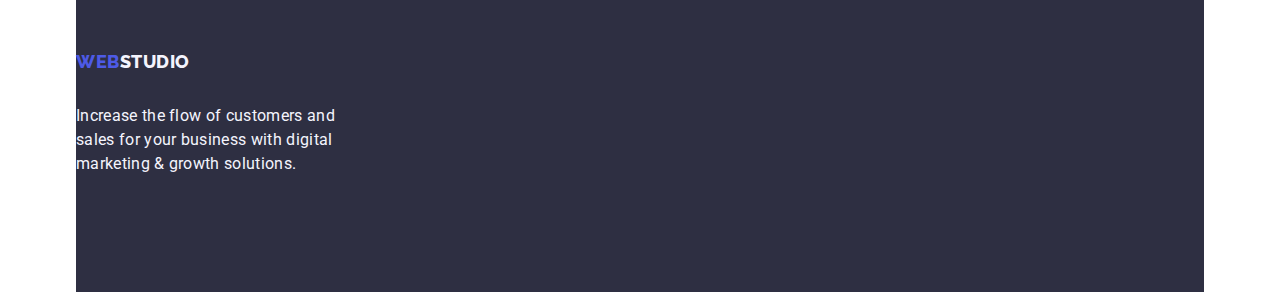
==== commit a0605e17: "update" ====
--- a/portfolio.html
+++ b/portfolio.html
@@ -71,7 +71,7 @@
           </ul>
 
           <ul class="second-over-list list">
-            <li>
+            <li class="portf-list">
               <a href="" class="cart-link link">
                 <img
                   src="./images/portfolio/img-5.jpg"
@@ -82,7 +82,7 @@
                 <p class="portfolio-pages">App</p>
               </a>
             </li>
-            <li>
+            <li class="portf-list">
               <a href="" class="cart-link link">
                 <img
                   src="./images/portfolio/img-6.jpg"
@@ -93,7 +93,7 @@
                 <p class="portfolio-pages">Marketing</p>
               </a>
             </li>
-            <li>
+            <li class="portf-list">
               <a href="" class="cart-link link">
                 <img
                   src="./images/portfolio/img-7.jpg"
@@ -104,7 +104,7 @@
                 <p class="portfolio-pages">App</p>
               </a>
             </li>
-            <li>
+            <li class="portf-list">
               <a href="" class="cart-link link">
                 <img
                   src="./images/portfolio/img-8.jpg"
@@ -115,7 +115,7 @@
                 <p class="portfolio-pages">Marketing</p>
               </a>
             </li>
-            <li>
+            <li class="portf-list">
               <a href="" class="cart-link link">
                 <img
                   src="./images/portfolio/img-9.jpg"
@@ -126,7 +126,7 @@
                 <p class="portfolio-pages">Design</p>
               </a>
             </li>
-            <li>
+            <li class="portf-list">
               <a href="" class="cart-link link">
                 <img
                   src="./images/portfolio/img-10.jpg"
@@ -137,7 +137,7 @@
                 <p class="portfolio-pages">Marketing</p>
               </a>
             </li>
-            <li>
+            <li class="portf-list">
               <a href="" class="cart-link link">
                 <img
                   src="./images/portfolio/img-11.jpg"
@@ -148,7 +148,7 @@
                 <p class="portfolio-pages">Design</p>
               </a>
             </li>
-            <li>
+            <li class="portf-list">
               <a href="" class="cart-link link">
                 <img
                   src="./images/portfolio/img-12.jpg"
@@ -159,7 +159,7 @@
                 <p class="portfolio-pages">Web Site</p>
               </a>
             </li>
-            <li>
+            <li class="portf-list">
               <a href="" class="cart-link link">
                 <img
                   src="./images/portfolio/img-13.jpg"
--- a/css/styles.css
+++ b/css/styles.css
@@ -330,6 +330,14 @@
   margin-bottom: 72px;
 }
 
+.second-over-list {
+  display: flex;
+  flex-wrap: wrap;
+  column-gap: 24px;
+  row-gap: 48px;
+
+}
+
 .section-title {
   color: var(--primary-blue-color);
   font-family: var(--primary-font);
@@ -355,6 +363,10 @@
 .portf-first-section {
   padding-top: 96px;
   padding-bottom: 120px;
+}
+
+.portf-list {
+  width: calc((100% - 48px) / 3);
 }
 
 .cart-link {
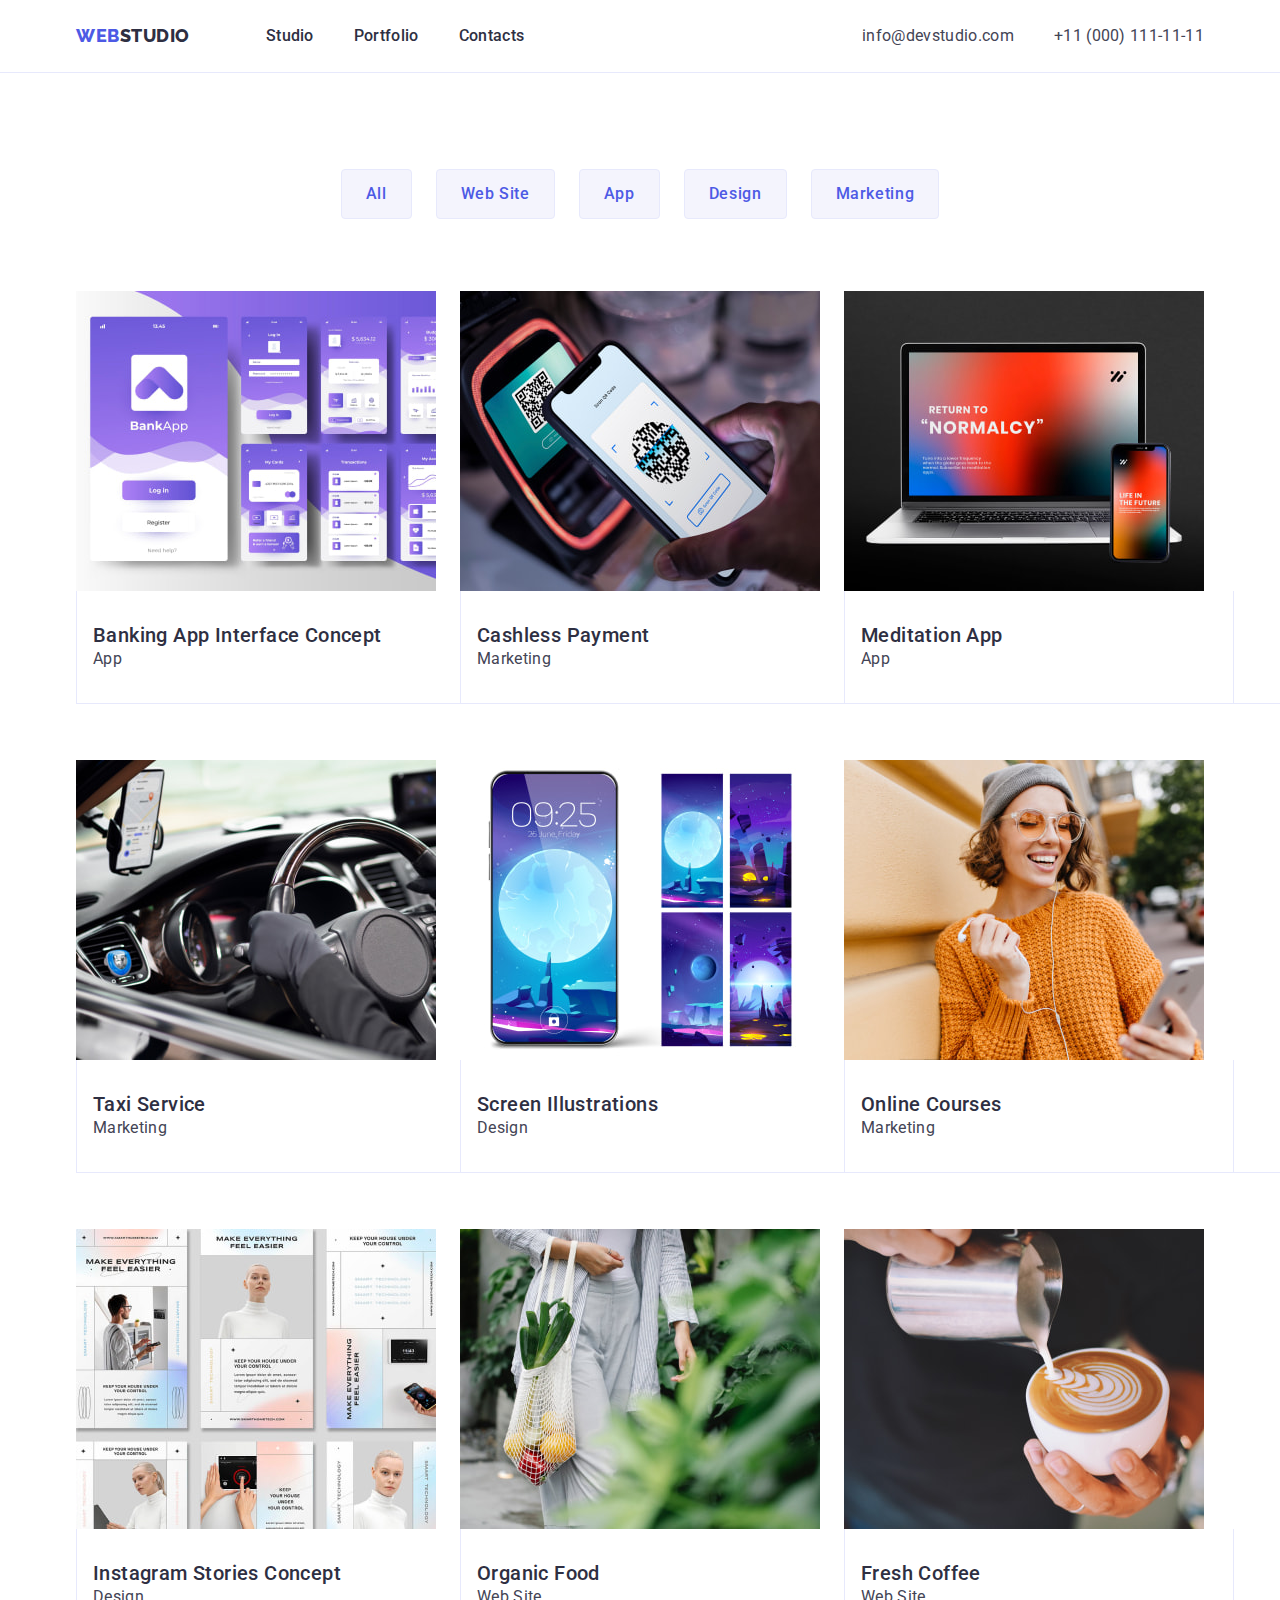
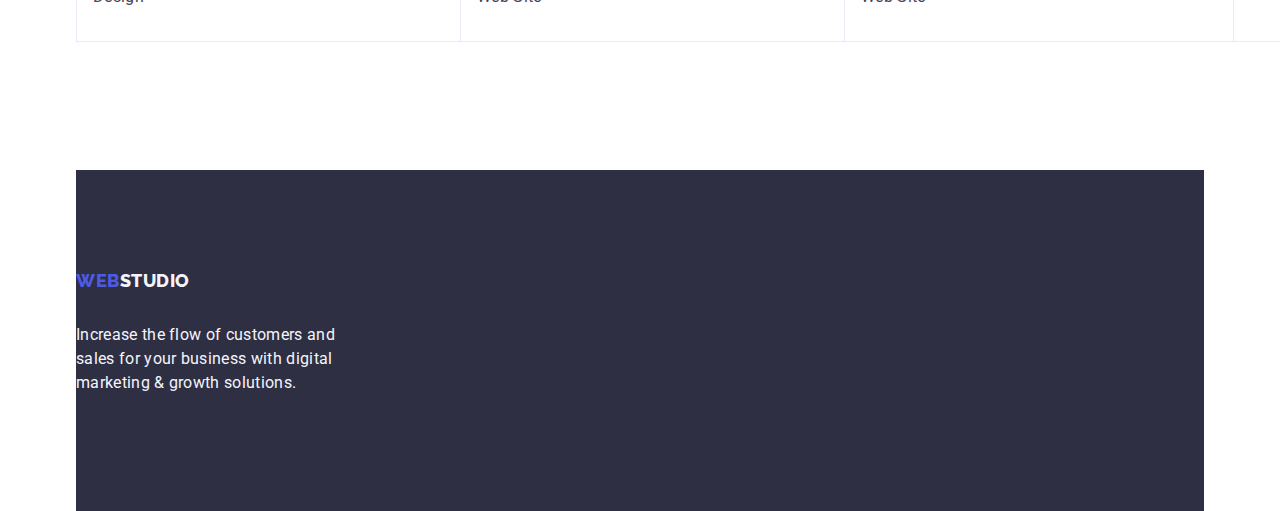
==== commit 4e7c1d5a: "final update" ====
--- a/portfolio.html
+++ b/portfolio.html
@@ -78,8 +78,10 @@
                   alt="Banking App Interface Concept"
                   width="360"
                 />
-                <h2 class="portfolio-title">Banking App Interface Concept</h2>
-                <p class="portfolio-pages">App</p>
+                <div class="portf-list-container container">
+                  <h2 class="portfolio-title">Banking App Interface Concept</h2>
+                  <p class="portfolio-pages">App</p>
+                </div>
               </a>
             </li>
             <li class="portf-list">
@@ -89,8 +91,10 @@
                   alt="Cashless Payment"
                   width="360"
                 />
-                <h2 class="portfolio-title">Cashless Payment</h2>
-                <p class="portfolio-pages">Marketing</p>
+                <div class="portf-list-container container">
+                  <h2 class="portfolio-title">Cashless Payment</h2>
+                  <p class="portfolio-pages">Marketing</p>
+                </div>
               </a>
             </li>
             <li class="portf-list">
@@ -100,8 +104,10 @@
                   alt="Meditation App"
                   width="360"
                 />
-                <h2 class="portfolio-title">Meditation App</h2>
-                <p class="portfolio-pages">App</p>
+                <div class="portf-list-container container">
+                  <h2 class="portfolio-title">Meditation App</h2>
+                  <p class="portfolio-pages">App</p>
+                </div>
               </a>
             </li>
             <li class="portf-list">
@@ -111,8 +117,10 @@
                   alt="Taxi Service"
                   width="360"
                 />
-                <h2 class="portfolio-title">Taxi Service</h2>
-                <p class="portfolio-pages">Marketing</p>
+                <div class="portf-list-container container">
+                  <h2 class="portfolio-title">Taxi Service</h2>
+                  <p class="portfolio-pages">Marketing</p>
+                </div>
               </a>
             </li>
             <li class="portf-list">
@@ -122,8 +130,10 @@
                   alt="Screen Illustrations"
                   width="360"
                 />
-                <h2 class="portfolio-title">Screen Illustrations</h2>
-                <p class="portfolio-pages">Design</p>
+                <div class="portf-list-container container">
+                  <h2 class="portfolio-title">Screen Illustrations</h2>
+                  <p class="portfolio-pages">Design</p>
+                </div>
               </a>
             </li>
             <li class="portf-list">
@@ -133,8 +143,10 @@
                   alt="Online Courses"
                   width="360"
                 />
-                <h2 class="portfolio-title">Online Courses</h2>
-                <p class="portfolio-pages">Marketing</p>
+                <div class="portf-list-container container">
+                  <h2 class="portfolio-title">Online Courses</h2>
+                  <p class="portfolio-pages">Marketing</p>
+                </div>
               </a>
             </li>
             <li class="portf-list">
@@ -144,8 +156,10 @@
                   alt="Instagram Stories Concept"
                   width="360"
                 />
-                <h2 class="portfolio-title">Instagram Stories Concept</h2>
-                <p class="portfolio-pages">Design</p>
+                <div class="portf-list-container container">
+                  <h2 class="portfolio-title">Instagram Stories Concept</h2>
+                  <p class="portfolio-pages">Design</p>
+                </div>
               </a>
             </li>
             <li class="portf-list">
@@ -155,8 +169,10 @@
                   alt="Organic Food"
                   width="360"
                 />
-                <h2 class="portfolio-title">Organic Food</h2>
-                <p class="portfolio-pages">Web Site</p>
+                <div class="portf-list-container container">
+                  <h2 class="portfolio-title">Organic Food</h2>
+                  <p class="portfolio-pages">Web Site</p>
+                </div>
               </a>
             </li>
             <li class="portf-list">
@@ -166,8 +182,10 @@
                   alt="Fresh Coffee"
                   width="360"
                 />
-                <h2 class="portfolio-title">Fresh Coffee</h2>
-                <p class="portfolio-pages">Web Site</p>
+                <div class="portf-list-container container">
+                  <h2 class="portfolio-title">Fresh Coffee</h2>
+                  <p class="portfolio-pages">Web Site</p>
+                </div>
               </a>
             </li>
           </ul>
--- a/css/styles.css
+++ b/css/styles.css
@@ -369,6 +369,14 @@
   width: calc((100% - 48px) / 3);
 }
 
+.portf-list-container {
+  padding: 32px 16px;
+  border: 1px solid var(--button-color-portf);
+  border-top: none;
+  margin-bottom: 8px;
+  
+}
+
 .cart-link {
   text-decoration: none;
   color: currentColor;
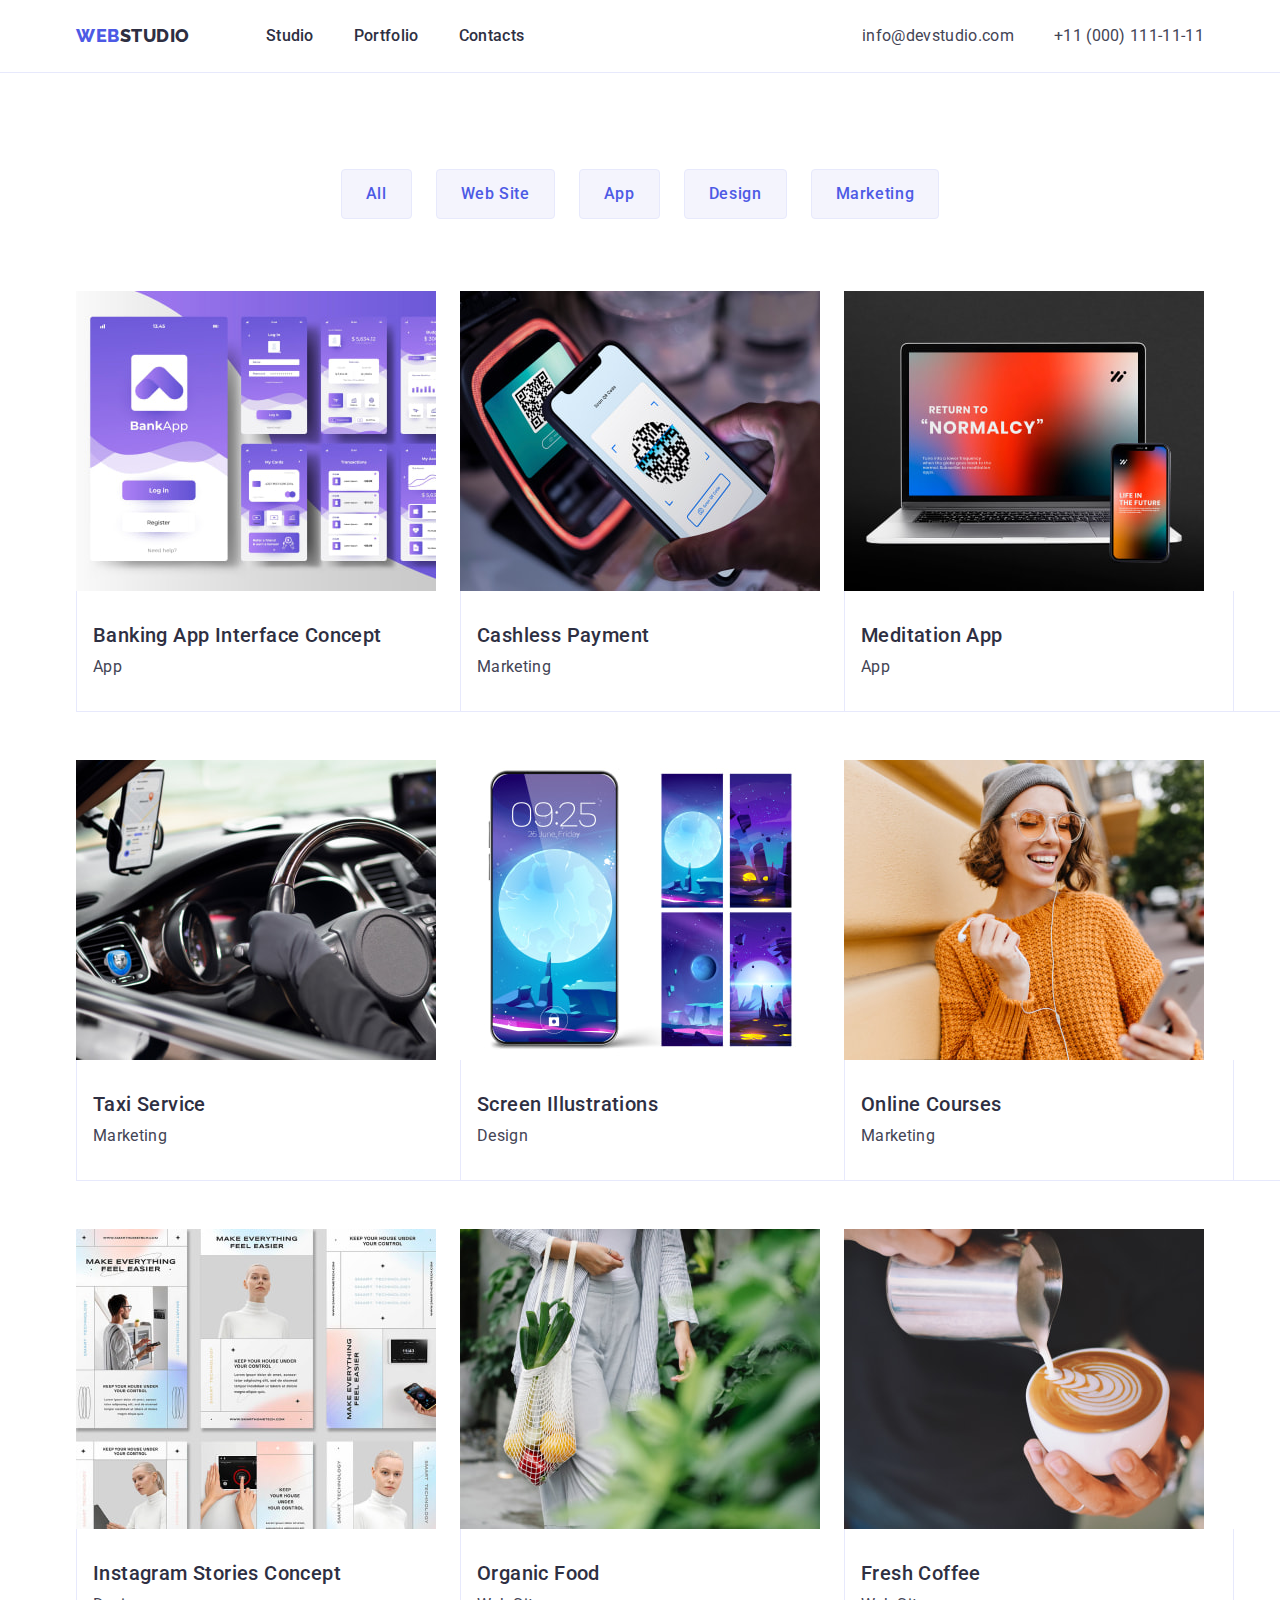
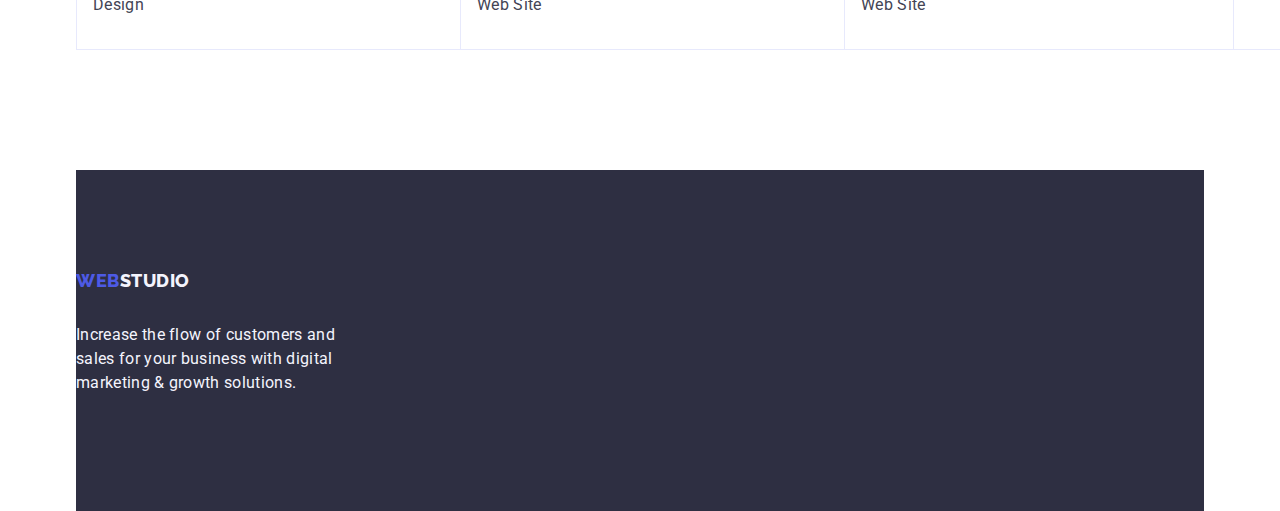
==== commit c5114fae: "FINAL UPDATE" ====
--- a/portfolio.html
+++ b/portfolio.html
@@ -57,7 +57,7 @@
     <main>
       <section class="portf-first-section">
         <div class="portf-navigation-container container">
-          <h1 hidden>Portfolio</h1>
+          <h1 class="title visually-hidden">Portfolio</h1>
           <ul class="over-list list">
             <li><button type="button" class="section-title">All</button></li>
             <li>
--- a/css/styles.css
+++ b/css/styles.css
@@ -373,8 +373,6 @@
   padding: 32px 16px;
   border: 1px solid var(--button-color-portf);
   border-top: none;
-  margin-bottom: 8px;
-  
 }
 
 .cart-link {
@@ -388,6 +386,7 @@
   font-weight: 500;
   letter-spacing: 0.02em;
   color: var(--logo-color);
+  margin-bottom: 8px;
 }
 
 .portfolio-pages {
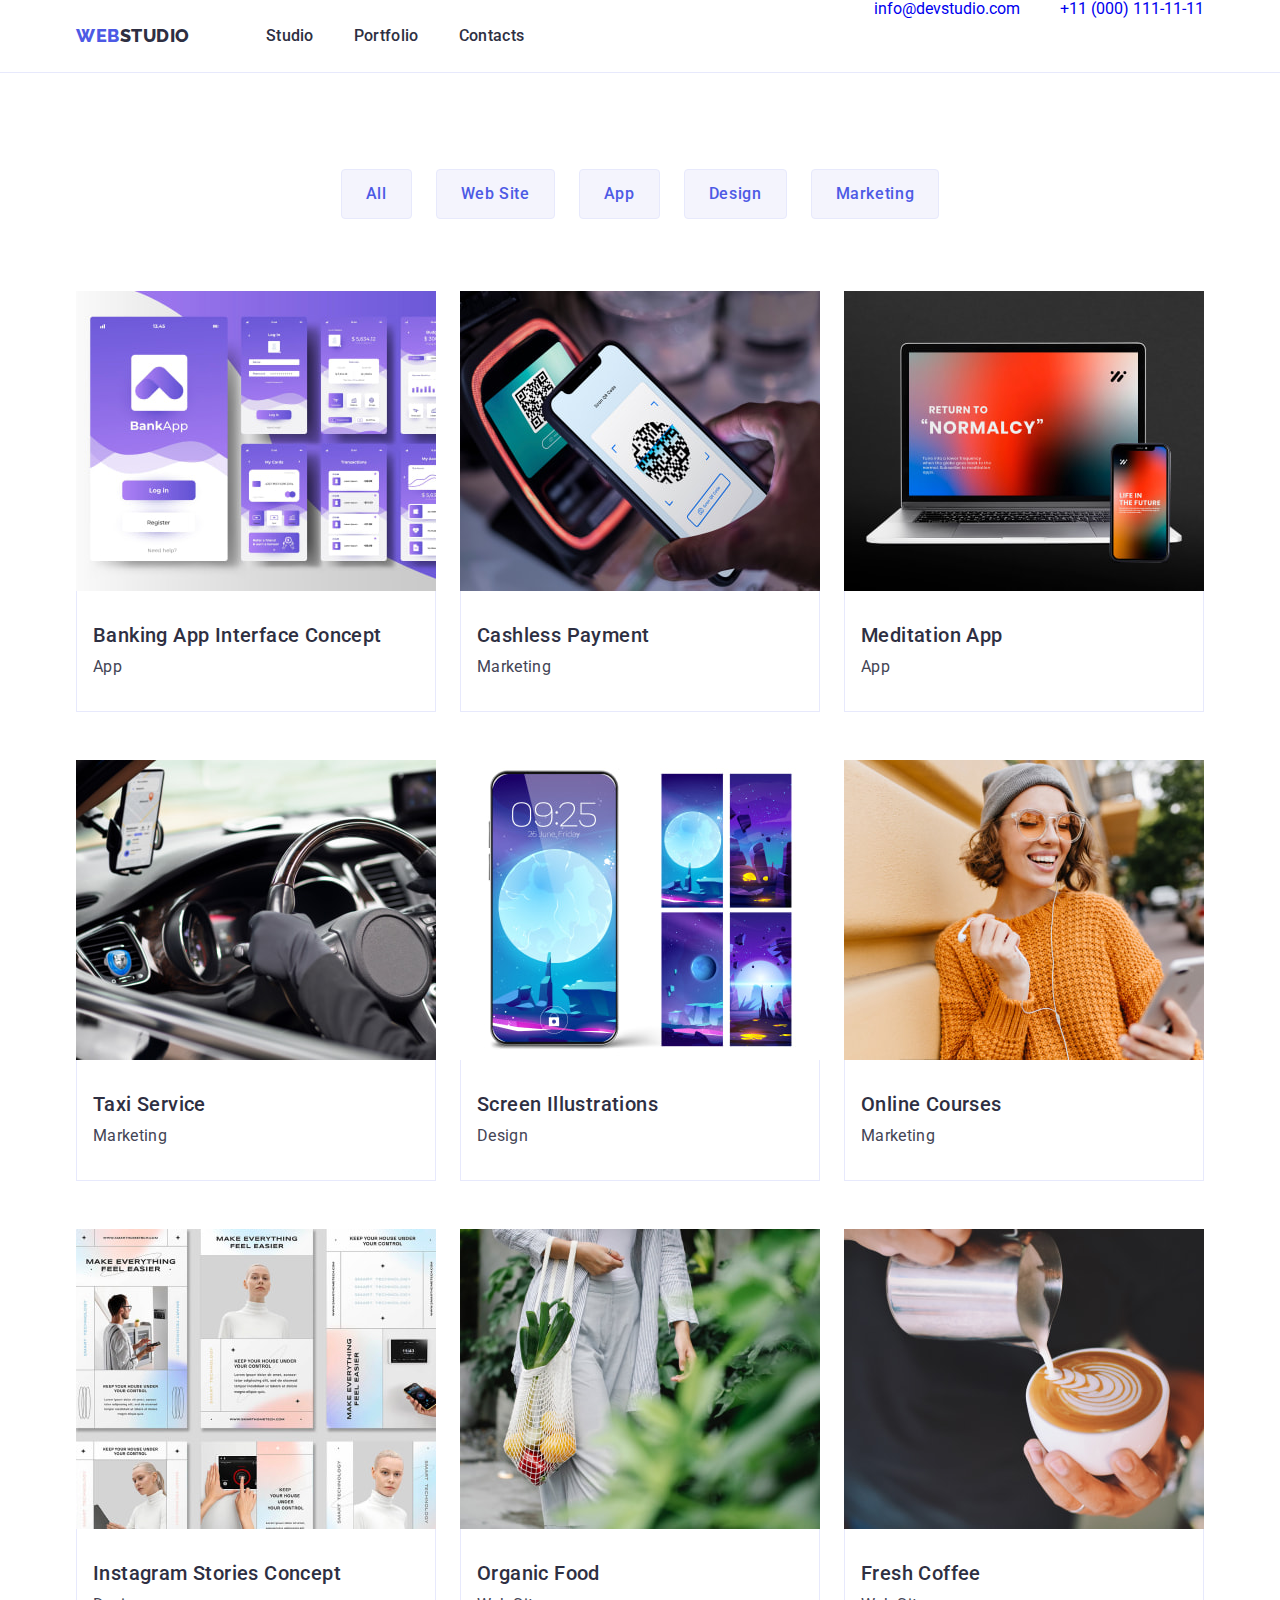
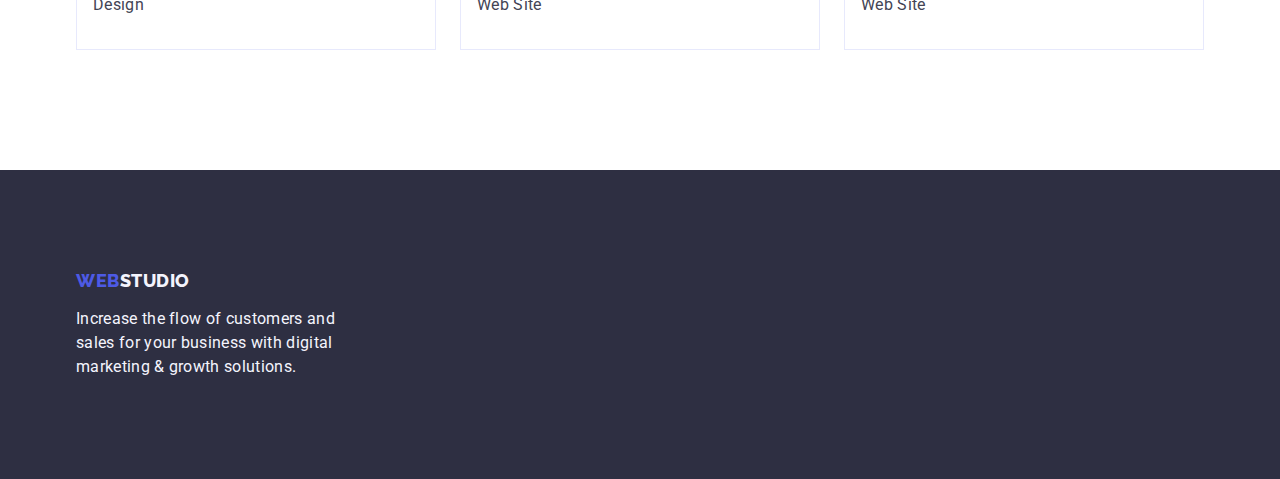
==== commit f10e3138: "final update" ====
--- a/portfolio.html
+++ b/portfolio.html
@@ -78,7 +78,7 @@
                   alt="Banking App Interface Concept"
                   width="360"
                 />
-                <div class="portf-list-container container">
+                <div class="portf-list-container">
                   <h2 class="portfolio-title">Banking App Interface Concept</h2>
                   <p class="portfolio-pages">App</p>
                 </div>
@@ -91,7 +91,7 @@
                   alt="Cashless Payment"
                   width="360"
                 />
-                <div class="portf-list-container container">
+                <div class="portf-list-container">
                   <h2 class="portfolio-title">Cashless Payment</h2>
                   <p class="portfolio-pages">Marketing</p>
                 </div>
@@ -104,7 +104,7 @@
                   alt="Meditation App"
                   width="360"
                 />
-                <div class="portf-list-container container">
+                <div class="portf-list-container">
                   <h2 class="portfolio-title">Meditation App</h2>
                   <p class="portfolio-pages">App</p>
                 </div>
@@ -117,7 +117,7 @@
                   alt="Taxi Service"
                   width="360"
                 />
-                <div class="portf-list-container container">
+                <div class="portf-list-container">
                   <h2 class="portfolio-title">Taxi Service</h2>
                   <p class="portfolio-pages">Marketing</p>
                 </div>
@@ -130,7 +130,7 @@
                   alt="Screen Illustrations"
                   width="360"
                 />
-                <div class="portf-list-container container">
+                <div class="portf-list-container">
                   <h2 class="portfolio-title">Screen Illustrations</h2>
                   <p class="portfolio-pages">Design</p>
                 </div>
@@ -143,7 +143,7 @@
                   alt="Online Courses"
                   width="360"
                 />
-                <div class="portf-list-container container">
+                <div class="portf-list-container">
                   <h2 class="portfolio-title">Online Courses</h2>
                   <p class="portfolio-pages">Marketing</p>
                 </div>
@@ -156,7 +156,7 @@
                   alt="Instagram Stories Concept"
                   width="360"
                 />
-                <div class="portf-list-container container">
+                <div class="portf-list-container">
                   <h2 class="portfolio-title">Instagram Stories Concept</h2>
                   <p class="portfolio-pages">Design</p>
                 </div>
@@ -169,7 +169,7 @@
                   alt="Organic Food"
                   width="360"
                 />
-                <div class="portf-list-container container">
+                <div class="portf-list-container">
                   <h2 class="portfolio-title">Organic Food</h2>
                   <p class="portfolio-pages">Web Site</p>
                 </div>
@@ -182,7 +182,7 @@
                   alt="Fresh Coffee"
                   width="360"
                 />
-                <div class="portf-list-container container">
+                <div class="portf-list-container">
                   <h2 class="portfolio-title">Fresh Coffee</h2>
                   <p class="portfolio-pages">Web Site</p>
                 </div>
@@ -193,8 +193,8 @@
       </section>
     </main>
 
-    <div class="footer-container container">
-      <footer class="page-footer">
+    <footer class="page-footer">
+      <div class="footer-container container">
         <a href="./index.html" class="footer-logo link"
           >Web<span class="logos">Studio</span></a
         >
@@ -202,7 +202,7 @@
           Increase the flow of customers and sales for your business with
           digital marketing & growth solutions.
         </p>
-      </footer>
-    </div>
+      </div>
+    </footer>
   </body>
 </html>
--- a/css/styles.css
+++ b/css/styles.css
@@ -45,16 +45,15 @@
 
 .visually-hidden {
   position: absolute;
-  white-space: nowrap;
   width: 1px;
   height: 1px;
-  overflow: hidden;
+  margin: -1px;
   border: 0;
   padding: 0;
+  white-space: nowrap;
+  clip-path: inset(100%);
   clip: rect(0 0 0 0);
-  -webkit-clip-path: inset(50%);
-  clip-path: inset(50%);
-  margin: -1px;
+  overflow: hidden;
 }
 
 .container {
@@ -71,8 +70,6 @@
 .header-nav {
   display: flex;
   align-items: center;
-  padding-top: 24px;
-  padding-bottom: 24px;
 }
 
 .header-logo {
@@ -103,6 +100,7 @@
   line-height: 1.5;
   letter-spacing: 0.02em;
   color: var(--logo-color);
+  display: block;
   padding: 24px 0;
 }
 
@@ -151,11 +149,16 @@
 }
 
 .address-link {
+  display: flex;
+  gap: 40px;
+}
+
+.address-list {
   line-height: 1.5;
   letter-spacing: 0.02em;
   color: var(--section-text-color);
-  display: flex;
-  gap: 40px;
+  padding: 24px 0;
+  display: block;
 }
 
 .address-link:hover,
@@ -166,8 +169,6 @@
 .navigation {
   font-style: normal;
   margin-left: auto;
-  padding-top: 24px;
-  padding-bottom: 24px;
 }
 
 .first-section {
@@ -250,7 +251,6 @@
 .third-section-list {
   display: flex;
   justify-content: center;
-  margin: 120px 0;
   gap: 24px;
 }
 
@@ -423,6 +423,5 @@
 .paragraf {
   letter-spacing: 0.02em;
   line-height: 1.5;
-  margin: 16px 0;
   max-width: 264px;
 }
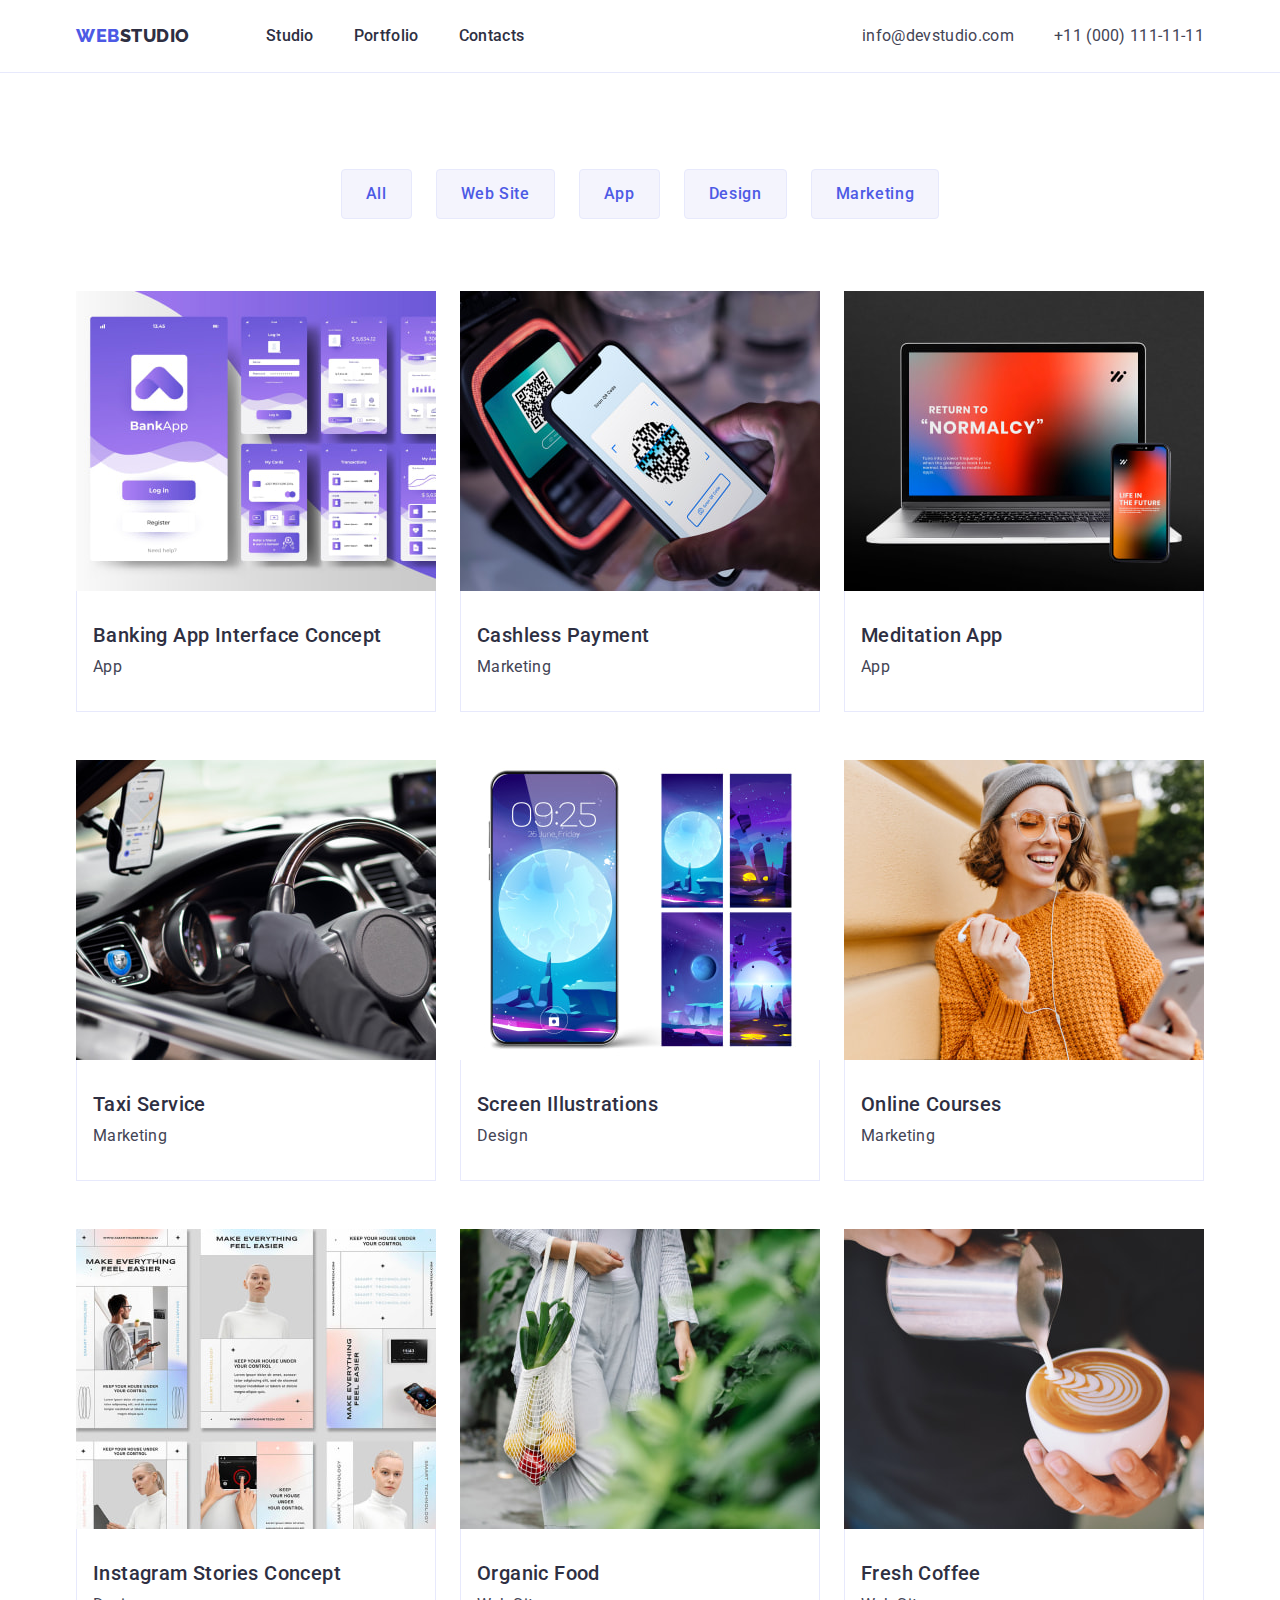
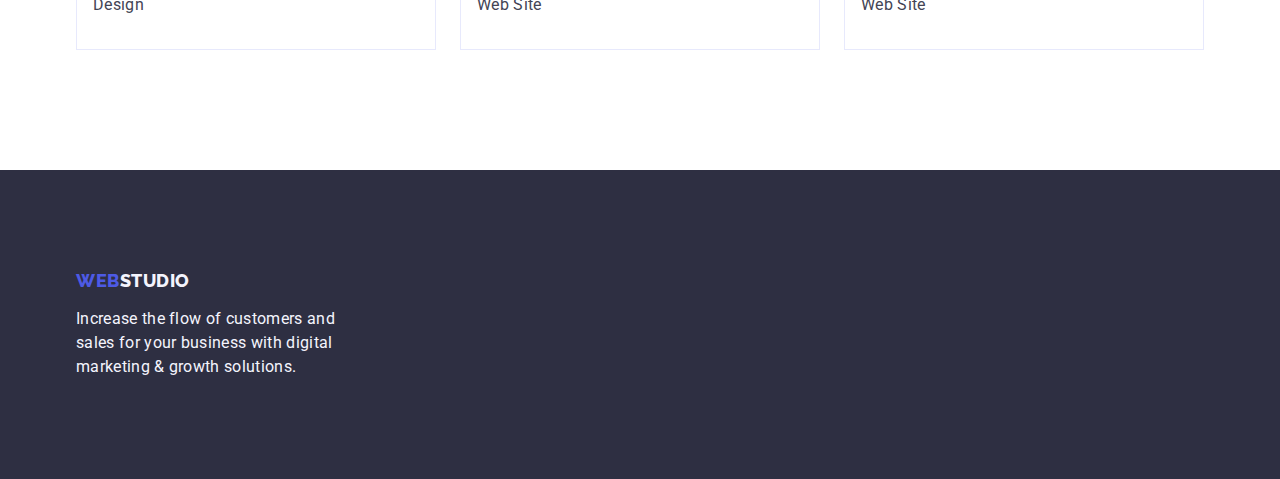
==== commit 7839f93f: "Update portfolio.html" ====
--- a/portfolio.html
+++ b/portfolio.html
@@ -40,12 +40,12 @@
         <address class="navigation">
           <ul class="address-link list">
             <li>
-              <a href="mailto:info@devstudio.com" class="address-link link"
+              <a href="mailto:info@devstudio.com" class="address-list link"
                 >info@devstudio.com</a
               >
             </li>
             <li>
-              <a href="tel:+110001111111" class="address-link link"
+              <a href="tel:+110001111111" class="address-list link"
                 >+11 (000) 111-11-11</a
               >
             </li>
